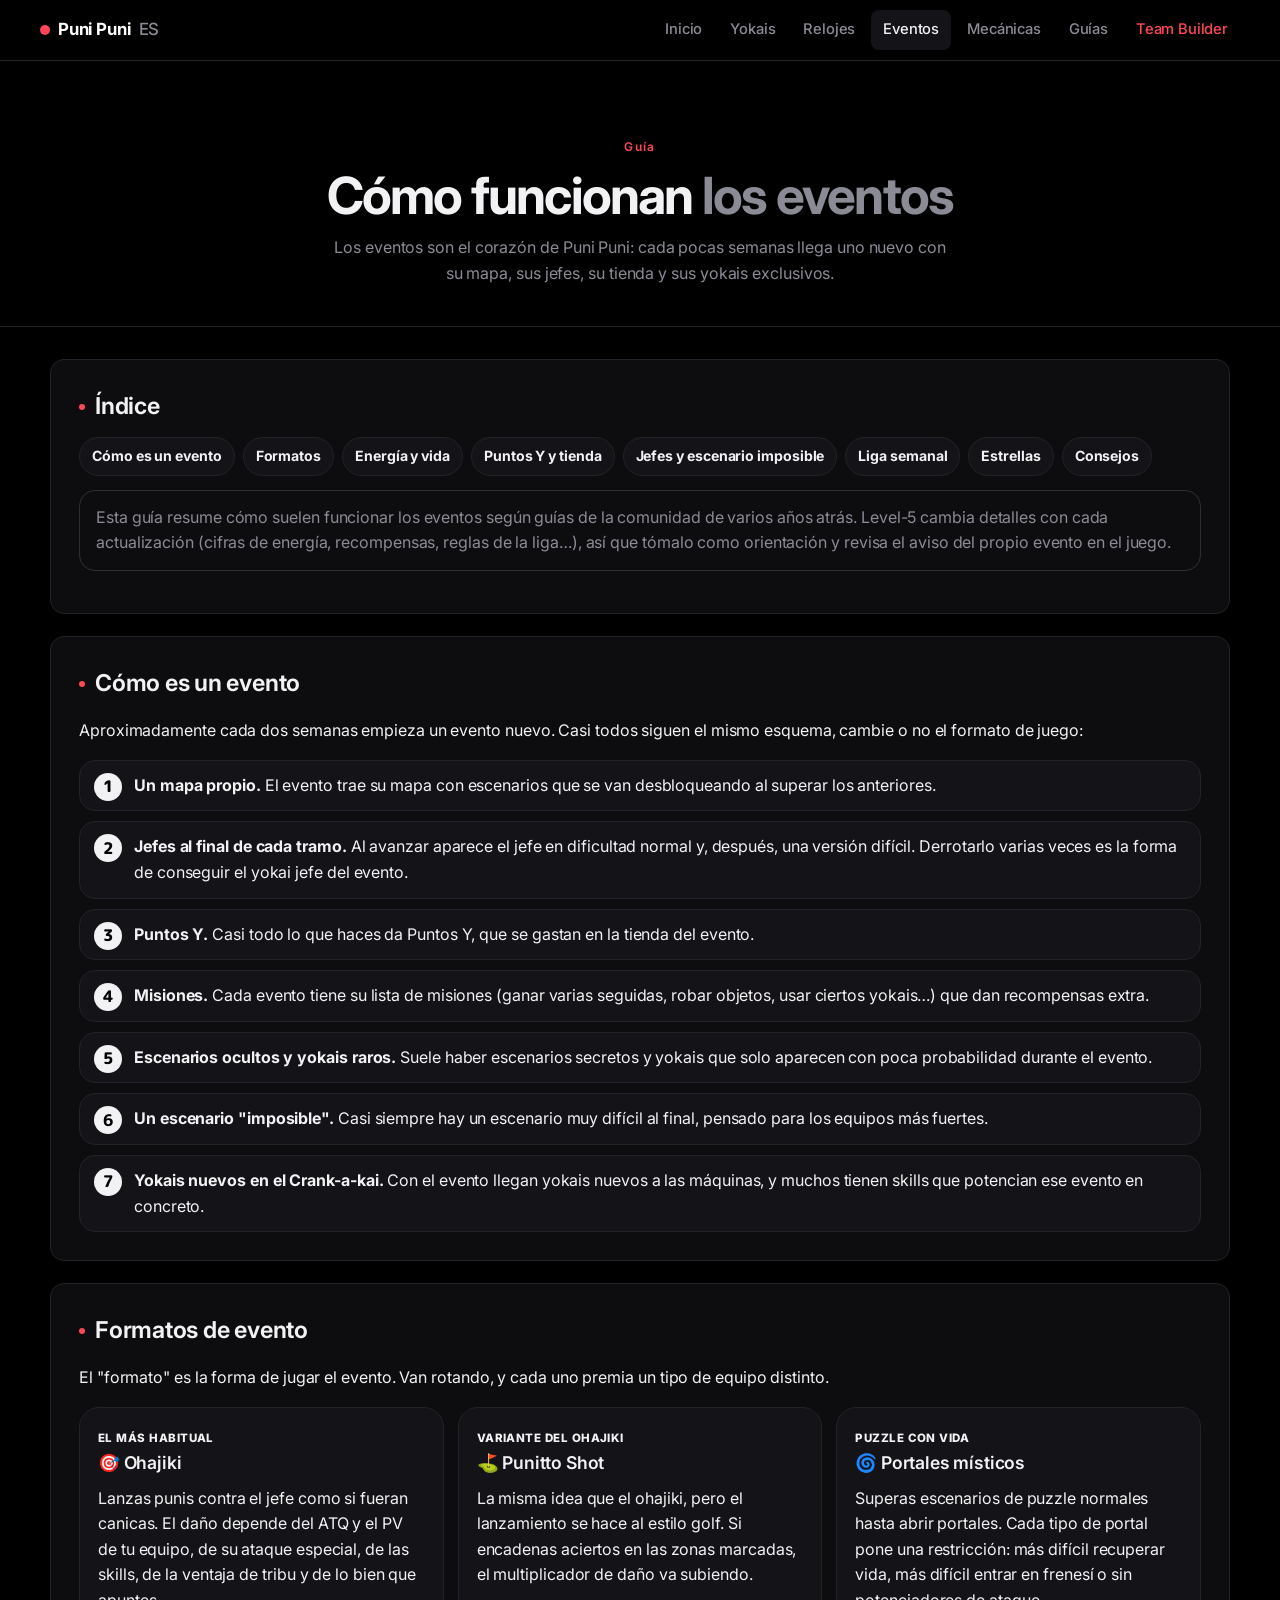
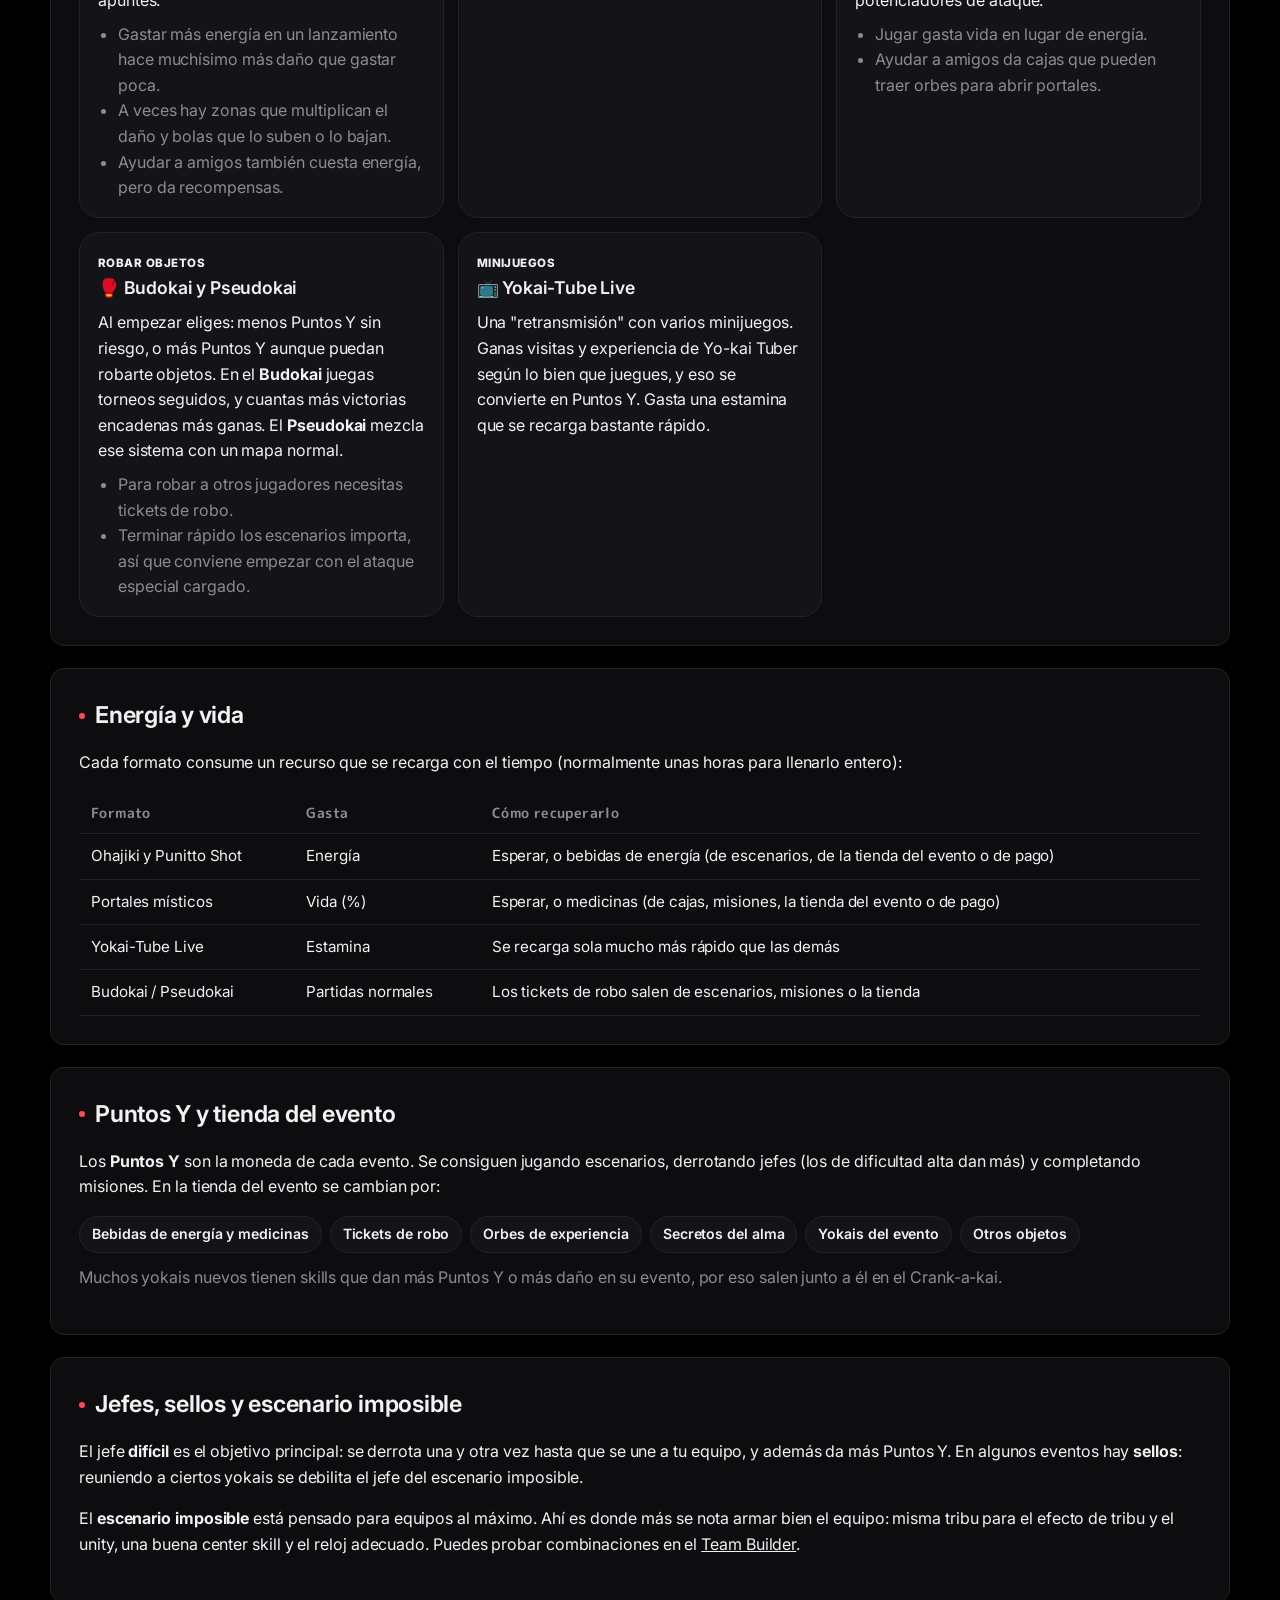
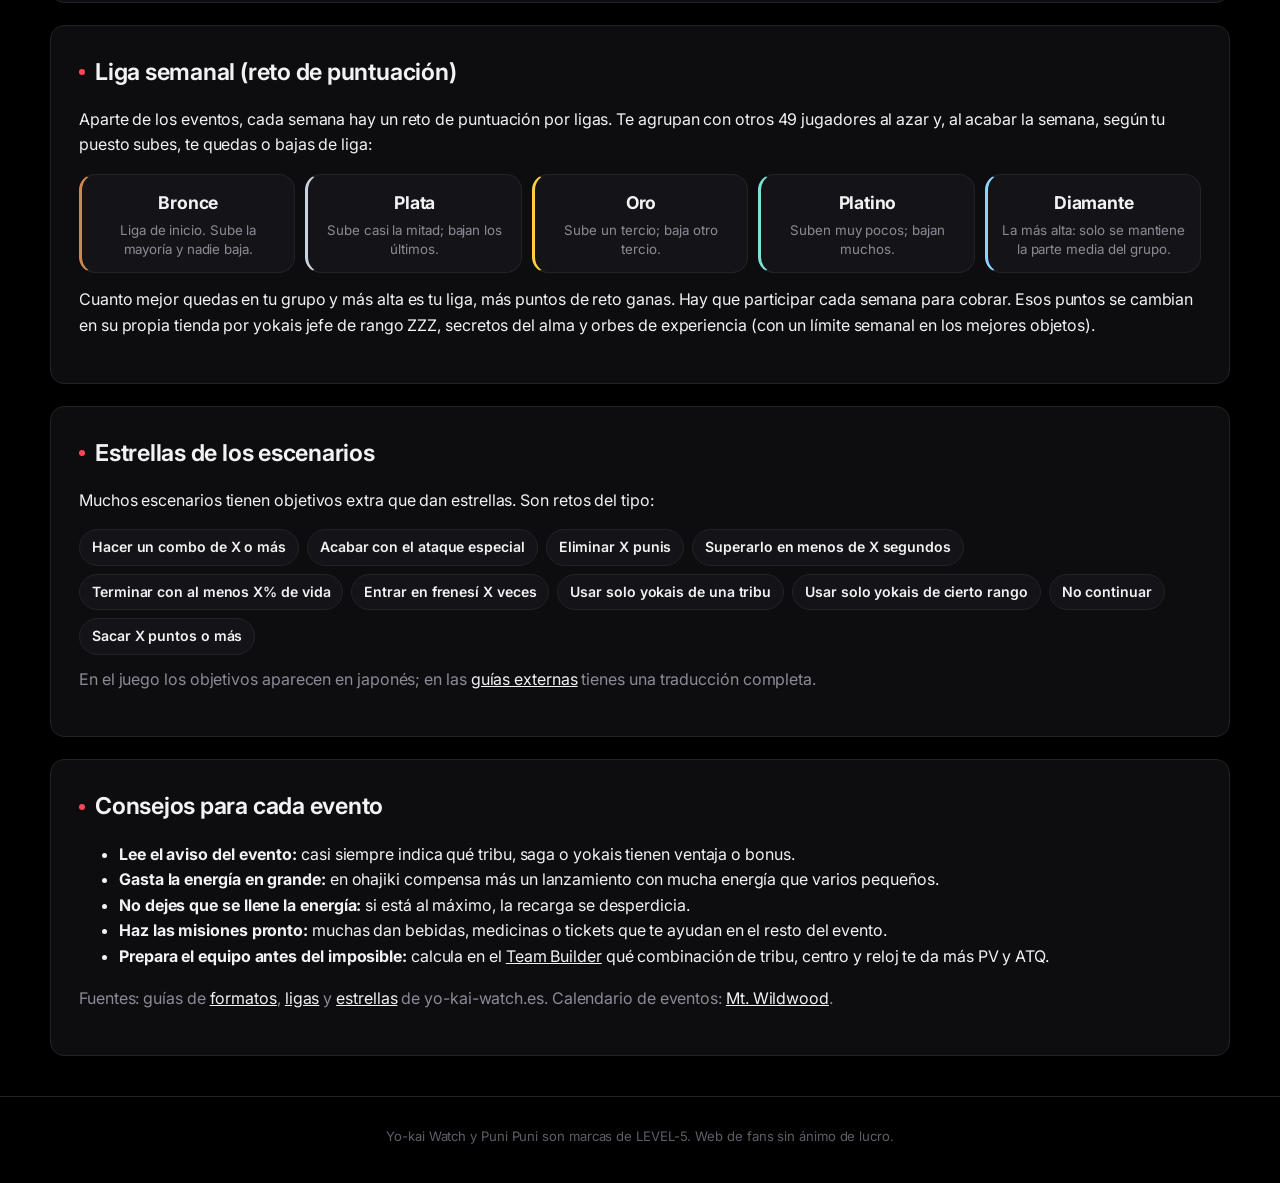
==== eventos.html @ 73e9014e "Web completa de Puni Puni en español con estilo minimalista - Nuevas páginas: inicio, base de datos " ====
<!DOCTYPE html>
<html lang="es">
<head>
  <meta charset="UTF-8" />
  <meta name="viewport" content="width=device-width, initial-scale=1.0" />
  <title>Eventos · Puni Puni ES</title>
  <meta name="description" content="Cómo funcionan los eventos de Yo-kai Watch Puni Puni: formatos, energía, Puntos Y, jefes, liga semanal y estrellas." />
  <link rel="preconnect" href="https://fonts.googleapis.com" />
  <link rel="preconnect" href="https://fonts.gstatic.com" crossorigin />
  <link href="https://fonts.googleapis.com/css2?family=M+PLUS+Rounded+1c:wght@500;700;800&family=Nunito:wght@500;600;700;800&display=swap" rel="stylesheet" />
  <link rel="stylesheet" href="assets/estilo.css" />
  <link rel="stylesheet" href="assets/nav.css" />
  <style>
    section.panel { scroll-margin-top: 80px; }
    .steps { counter-reset: paso; list-style: none; padding: 0; margin: 0; display: grid; gap: 10px; }
    .steps li { counter-increment: paso; position: relative; padding: 12px 14px 12px 54px; border-radius: 16px; background: rgba(255,255,255,.05); border: 1px solid var(--line); }
    .steps li::before { content: counter(paso); position: absolute; left: 14px; top: 12px; width: 28px; height: 28px; border-radius: 50%; display: grid; place-items: center; font-weight: 800; color: #fff; background: var(--accent); font-family: "M PLUS Rounded 1c", sans-serif; }
    .formats { display: grid; grid-template-columns: repeat(auto-fill, minmax(300px, 1fr)); gap: 14px; }
    .format { padding: 16px 18px; border-radius: 20px; background: linear-gradient(160deg, rgba(255,255,255,.08), rgba(255,255,255,.02)); border: 1px solid var(--line); }
    .format h3 { margin: 0 0 4px; display: flex; align-items: center; gap: 8px; }
    .format .tag { font-size: .72rem; font-weight: 800; color: var(--accent-2); letter-spacing: .04em; text-transform: uppercase; }
    .format p { margin: 8px 0 0; }
    .format ul { margin: 8px 0 0; padding-left: 20px; color: var(--muted); }
    .leagues { display: grid; grid-template-columns: repeat(auto-fit, minmax(150px, 1fr)); gap: 10px; }
    .league { padding: 14px; border-radius: 16px; text-align: center; background: rgba(0,0,0,.25); border: 2px solid var(--lc); }
    .league b { display: block; color: var(--lc); font-family: "M PLUS Rounded 1c", sans-serif; font-size: 1.1rem; }
    .league small { color: var(--muted); display: block; line-height: 1.4; margin-top: 4px; }
    .chips { display: flex; flex-wrap: wrap; gap: 8px; }
    .chips span { padding: 6px 12px; border-radius: 999px; background: rgba(255,255,255,.07); border: 1px solid var(--line); font-size: .88rem; font-weight: 600; }
  </style>
  <link href="https://fonts.googleapis.com/css2?family=Inter:wght@400;500;600;650;700&display=swap" rel="stylesheet" />
  <link rel="stylesheet" href="assets/minimal.css" />
</head>
<body>
  <nav class="site-nav">
    <a class="brand" href="index.html"><i class="brand-dot"></i>Puni Puni <span>ES</span></a>
    <button class="nav-toggle" type="button" aria-label="Menú">☰</button>
    <div class="nav-links">
      <a href="index.html">Inicio</a>
      <a href="yokais.html">Yokais</a>
      <a href="relojes.html">Relojes</a>
      <a href="eventos.html">Eventos</a>
      <a href="mecanicas.html">Mecánicas</a>
      <a href="guias.html">Guías</a>
      <a class="nav-cta" href="team-builder.html">Team Builder</a>
    </div>
  </nav>

  <header class="page-hero">
    <div class="kicker">Guía</div>
    <h1>Cómo funcionan <span>los eventos</span></h1>
    <p>Los eventos son el corazón de Puni Puni: cada pocas semanas llega uno nuevo con su mapa, sus jefes, su tienda y sus yokais exclusivos.</p>
    <svg viewBox="0 0 1440 80" preserveAspectRatio="none" aria-hidden="true"><path d="M0,40 C240,80 480,0 720,32 C960,64 1200,16 1440,40 L1440,80 L0,80 Z"/></svg>
  </header>

  <main class="wrap">
    <section class="panel">
      <h2>Índice</h2>
      <div class="toc">
        <a href="#ciclo">Cómo es un evento</a><a href="#formatos">Formatos</a><a href="#recursos">Energía y vida</a>
        <a href="#puntos">Puntos Y y tienda</a><a href="#jefes">Jefes y escenario imposible</a><a href="#liga">Liga semanal</a>
        <a href="#estrellas">Estrellas</a><a href="#consejos">Consejos</a>
      </div>
      <div class="callout warn">Esta guía resume cómo suelen funcionar los eventos según guías de la comunidad de varios años atrás. Level-5 cambia detalles con cada actualización (cifras de energía, recompensas, reglas de la liga…), así que tómalo como orientación y revisa el aviso del propio evento en el juego.</div>
    </section>

    <section class="panel" id="ciclo">
      <h2>Cómo es un evento</h2>
      <p>Aproximadamente cada dos semanas empieza un evento nuevo. Casi todos siguen el mismo esquema, cambie o no el formato de juego:</p>
      <ol class="steps">
        <li><b>Un mapa propio.</b> El evento trae su mapa con escenarios que se van desbloqueando al superar los anteriores.</li>
        <li><b>Jefes al final de cada tramo.</b> Al avanzar aparece el jefe en dificultad normal y, después, una versión difícil. Derrotarlo varias veces es la forma de conseguir el yokai jefe del evento.</li>
        <li><b>Puntos Y.</b> Casi todo lo que haces da Puntos Y, que se gastan en la tienda del evento.</li>
        <li><b>Misiones.</b> Cada evento tiene su lista de misiones (ganar varias seguidas, robar objetos, usar ciertos yokais…) que dan recompensas extra.</li>
        <li><b>Escenarios ocultos y yokais raros.</b> Suele haber escenarios secretos y yokais que solo aparecen con poca probabilidad durante el evento.</li>
        <li><b>Un escenario "imposible".</b> Casi siempre hay un escenario muy difícil al final, pensado para los equipos más fuertes.</li>
        <li><b>Yokais nuevos en el Crank-a-kai.</b> Con el evento llegan yokais nuevos a las máquinas, y muchos tienen skills que potencian ese evento en concreto.</li>
      </ol>
    </section>

    <section class="panel" id="formatos">
      <h2>Formatos de evento</h2>
      <p>El "formato" es la forma de jugar el evento. Van rotando, y cada uno premia un tipo de equipo distinto.</p>
      <div class="formats">
        <article class="format">
          <span class="tag">El más habitual</span>
          <h3>🎯 Ohajiki</h3>
          <p>Lanzas punis contra el jefe como si fueran canicas. El daño depende del ATQ y el PV de tu equipo, de su ataque especial, de las skills, de la ventaja de tribu y de lo bien que apuntes.</p>
          <ul>
            <li>Gastar más energía en un lanzamiento hace muchísimo más daño que gastar poca.</li>
            <li>A veces hay zonas que multiplican el daño y bolas que lo suben o lo bajan.</li>
            <li>Ayudar a amigos también cuesta energía, pero da recompensas.</li>
          </ul>
        </article>
        <article class="format">
          <span class="tag">Variante del ohajiki</span>
          <h3>⛳ Punitto Shot</h3>
          <p>La misma idea que el ohajiki, pero el lanzamiento se hace al estilo golf. Si encadenas aciertos en las zonas marcadas, el multiplicador de daño va subiendo.</p>
        </article>
        <article class="format">
          <span class="tag">Puzzle con vida</span>
          <h3>🌀 Portales místicos</h3>
          <p>Superas escenarios de puzzle normales hasta abrir portales. Cada tipo de portal pone una restricción: más difícil recuperar vida, más difícil entrar en frenesí o sin potenciadores de ataque.</p>
          <ul>
            <li>Jugar gasta vida en lugar de energía.</li>
            <li>Ayudar a amigos da cajas que pueden traer orbes para abrir portales.</li>
          </ul>
        </article>
        <article class="format">
          <span class="tag">Robar objetos</span>
          <h3>🥊 Budokai y Pseudokai</h3>
          <p>Al empezar eliges: menos Puntos Y sin riesgo, o más Puntos Y aunque puedan robarte objetos. En el <b>Budokai</b> juegas torneos seguidos, y cuantas más victorias encadenas más ganas. El <b>Pseudokai</b> mezcla ese sistema con un mapa normal.</p>
          <ul>
            <li>Para robar a otros jugadores necesitas tickets de robo.</li>
            <li>Terminar rápido los escenarios importa, así que conviene empezar con el ataque especial cargado.</li>
          </ul>
        </article>
        <article class="format">
          <span class="tag">Minijuegos</span>
          <h3>📺 Yokai-Tube Live</h3>
          <p>Una "retransmisión" con varios minijuegos. Ganas visitas y experiencia de Yo-kai Tuber según lo bien que juegues, y eso se convierte en Puntos Y. Gasta una estamina que se recarga bastante rápido.</p>
        </article>
      </div>
    </section>

    <section class="panel" id="recursos">
      <h2>Energía y vida</h2>
      <p>Cada formato consume un recurso que se recarga con el tiempo (normalmente unas horas para llenarlo entero):</p>
      <div class="table-wrap"><table class="nice">
        <tr><th>Formato</th><th>Gasta</th><th>Cómo recuperarlo</th></tr>
        <tr><td>Ohajiki y Punitto Shot</td><td>Energía</td><td>Esperar, o bebidas de energía (de escenarios, de la tienda del evento o de pago)</td></tr>
        <tr><td>Portales místicos</td><td>Vida (%)</td><td>Esperar, o medicinas (de cajas, misiones, la tienda del evento o de pago)</td></tr>
        <tr><td>Yokai-Tube Live</td><td>Estamina</td><td>Se recarga sola mucho más rápido que las demás</td></tr>
        <tr><td>Budokai / Pseudokai</td><td>Partidas normales</td><td>Los tickets de robo salen de escenarios, misiones o la tienda</td></tr>
      </table></div>
    </section>

    <section class="panel" id="puntos">
      <h2>Puntos Y y tienda del evento</h2>
      <p>Los <b>Puntos Y</b> son la moneda de cada evento. Se consiguen jugando escenarios, derrotando jefes (los de dificultad alta dan más) y completando misiones. En la tienda del evento se cambian por:</p>
      <div class="chips"><span>Bebidas de energía y medicinas</span><span>Tickets de robo</span><span>Orbes de experiencia</span><span>Secretos del alma</span><span>Yokais del evento</span><span>Otros objetos</span></div>
      <p class="muted" style="margin-top:12px">Muchos yokais nuevos tienen skills que dan más Puntos Y o más daño en su evento, por eso salen junto a él en el Crank-a-kai.</p>
    </section>

    <section class="panel" id="jefes">
      <h2>Jefes, sellos y escenario imposible</h2>
      <p>El jefe <b>difícil</b> es el objetivo principal: se derrota una y otra vez hasta que se une a tu equipo, y además da más Puntos Y. En algunos eventos hay <b>sellos</b>: reuniendo a ciertos yokais se debilita el jefe del escenario imposible.</p>
      <p>El <b>escenario imposible</b> está pensado para equipos al máximo. Ahí es donde más se nota armar bien el equipo: misma tribu para el efecto de tribu y el unity, una buena center skill y el reloj adecuado. Puedes probar combinaciones en el <a href="team-builder.html">Team Builder</a>.</p>
    </section>

    <section class="panel" id="liga">
      <h2>Liga semanal (reto de puntuación)</h2>
      <p>Aparte de los eventos, cada semana hay un reto de puntuación por ligas. Te agrupan con otros 49 jugadores al azar y, al acabar la semana, según tu puesto subes, te quedas o bajas de liga:</p>
      <div class="leagues">
        <div class="league" style="--lc:#cd8a4f"><b>Bronce</b><small>Liga de inicio. Sube la mayoría y nadie baja.</small></div>
        <div class="league" style="--lc:#c9d3e0"><b>Plata</b><small>Sube casi la mitad; bajan los últimos.</small></div>
        <div class="league" style="--lc:#ffcf3f"><b>Oro</b><small>Sube un tercio; baja otro tercio.</small></div>
        <div class="league" style="--lc:#7fe0d6"><b>Platino</b><small>Suben muy pocos; bajan muchos.</small></div>
        <div class="league" style="--lc:#8fd3ff"><b>Diamante</b><small>La más alta: solo se mantiene la parte media del grupo.</small></div>
      </div>
      <p style="margin-top:14px">Cuanto mejor quedas en tu grupo y más alta es tu liga, más puntos de reto ganas. Hay que participar cada semana para cobrar. Esos puntos se cambian en su propia tienda por yokais jefe de rango ZZZ, secretos del alma y orbes de experiencia (con un límite semanal en los mejores objetos).</p>
    </section>

    <section class="panel" id="estrellas">
      <h2>Estrellas de los escenarios</h2>
      <p>Muchos escenarios tienen objetivos extra que dan estrellas. Son retos del tipo:</p>
      <div class="chips">
        <span>Hacer un combo de X o más</span><span>Acabar con el ataque especial</span><span>Eliminar X punis</span>
        <span>Superarlo en menos de X segundos</span><span>Terminar con al menos X% de vida</span><span>Entrar en frenesí X veces</span>
        <span>Usar solo yokais de una tribu</span><span>Usar solo yokais de cierto rango</span><span>No continuar</span><span>Sacar X puntos o más</span>
      </div>
      <p class="muted" style="margin-top:12px">En el juego los objetivos aparecen en japonés; en las <a href="guias.html">guías externas</a> tienes una traducción completa.</p>
    </section>

    <section class="panel" id="consejos">
      <h2>Consejos para cada evento</h2>
      <ul>
        <li><b>Lee el aviso del evento:</b> casi siempre indica qué tribu, saga o yokais tienen ventaja o bonus.</li>
        <li><b>Gasta la energía en grande:</b> en ohajiki compensa más un lanzamiento con mucha energía que varios pequeños.</li>
        <li><b>No dejes que se llene la energía:</b> si está al máximo, la recarga se desperdicia.</li>
        <li><b>Haz las misiones pronto:</b> muchas dan bebidas, medicinas o tickets que te ayudan en el resto del evento.</li>
        <li><b>Prepara el equipo antes del imposible:</b> calcula en el <a href="team-builder.html">Team Builder</a> qué combinación de tribu, centro y reloj te da más PV y ATQ.</li>
      </ul>
      <p class="muted">Fuentes: guías de <a href="https://yo-kai-watch.es/secciones/juegos/punipuni/formatos" target="_blank" rel="noopener noreferrer">formatos</a>, <a href="https://yo-kai-watch.es/secciones/juegos/punipuni/ligas" target="_blank" rel="noopener noreferrer">ligas</a> y <a href="https://yo-kai-watch.es/secciones/juegos/punipuni/estrellas" target="_blank" rel="noopener noreferrer">estrellas</a> de yo-kai-watch.es. Calendario de eventos: <a href="https://mtwildwood.net/es/puni/events" target="_blank" rel="noopener noreferrer">Mt. Wildwood</a>.</p>
    </section>
  </main>

  <footer class="site-footer">
    <p>Yo-kai Watch y Puni Puni son marcas de LEVEL-5. Web de fans sin ánimo de lucro.</p>
  </footer>

  <script src="assets/comun.js"></script>
</body>
</html>
---- assets/estilo.css ----
/* Tema Yo-kai Watch para las páginas de contenido */
:root {
  --bg: #170f33;
  --panel: rgba(32, 22, 72, .82);
  --panel-2: #2a1d5c;
  --line: rgba(160, 140, 255, .22);
  --text: #fbf8ff;
  --muted: #b9b0dc;
  --accent: #e8344e;
  --accent-2: #4fd6ff;
  --gold: #ffcf3f;
  --good: #6ef0b2;
  --radius: 22px;
  --t-brave: #ff5a5f;  --t-mysterious: #ffd23f; --t-tough: #ff9a3c;
  --t-charming: #ff7ac6; --t-heartful: #5fe08a; --t-shady: #6c8cff;
  --t-eerie: #b66dff;  --t-slippery: #3fd5e8;  --t-enma: #e0b13a;
}
* { box-sizing: border-box; }
html { scroll-behavior: smooth; }
body {
  margin: 0; min-height: 100vh; color: var(--text);
  font-family: "Nunito", system-ui, sans-serif; line-height: 1.6;
  background: #170f33;
}
body::before {
  content: ""; position: fixed; inset: -600px 0 0 -600px; z-index: -2; pointer-events: none;
  background: url("../fondo-punis.webp") 0 0 / 520px 520px repeat; opacity: .75;
  animation: drift 90s linear infinite;
}
body::after {
  content: ""; position: fixed; inset: 0; z-index: -1; pointer-events: none;
  background:
    radial-gradient(1200px 600px at 10% -10%, rgba(232,52,78,.22), transparent 60%),
    radial-gradient(900px 500px at 100% 0%, rgba(79,214,255,.14), transparent 60%),
    linear-gradient(90deg, rgba(23,15,51,.35) 0%, rgba(23,15,51,.6) 11%, rgba(23,15,51,.95) 22%, rgba(23,15,51,.95) 78%, rgba(23,15,51,.6) 89%, rgba(23,15,51,.35) 100%);
}
@keyframes drift { to { transform: translate(520px, 520px); } }
@keyframes float { from { transform: translateY(0) rotate(-4deg); } to { transform: translateY(-16px) rotate(4deg); } }
@media (prefers-reduced-motion: reduce) { body::before, .hero-puni { animation: none; } }

h1, h2, h3, button, .pill { font-family: "M PLUS Rounded 1c", "Nunito", sans-serif; }
a { color: var(--accent-2); }
img { max-width: 100%; }

/* Cabecera de página */
.page-hero {
  position: relative; overflow: hidden; isolation: isolate; text-align: center;
  padding: 54px 20px 76px;
  background: radial-gradient(ellipse at 50% 120%, rgba(232,52,78,.45), transparent 55%), linear-gradient(180deg, #2b1670 0%, #3b1d86 45%, #5a2aa0 100%);
}
.page-hero.big { padding: 74px 20px 96px; }
.page-hero .hero-punis { position: absolute; inset: 0; z-index: -1; pointer-events: none; }
.hero-puni { position: absolute; width: var(--s, 70px); opacity: .9; filter: drop-shadow(0 8px 14px rgba(0,0,0,.35)); animation: float var(--d, 7s) ease-in-out var(--delay, 0s) infinite alternate; }
.page-hero .kicker {
  display: inline-block; margin-bottom: 12px; padding: 5px 14px; border-radius: 999px;
  font-weight: 800; letter-spacing: .08em; font-size: .82rem; color: #fff; background: var(--accent);
  box-shadow: 0 0 0 3px rgba(255,255,255,.18), 0 6px 18px rgba(232,52,78,.45);
}
.page-hero h1 { margin: 0; font-size: clamp(2rem, 5.5vw, 3.6rem); font-weight: 800; line-height: 1.08; text-shadow: 0 4px 0 #2a1366, 0 10px 30px rgba(0,0,0,.45); }
.page-hero h1 span { display: inline-block; background: linear-gradient(90deg, var(--gold), #ff8a3d 50%, var(--accent)); -webkit-background-clip: text; background-clip: text; color: transparent; text-shadow: none; }
.page-hero p { margin: 12px auto 0; max-width: 620px; color: #e4dcff; font-weight: 600; }
.page-hero svg { position: absolute; left: 0; right: 0; bottom: -1px; width: 100%; height: 56px; fill: #1d1342; }

/* Contenido */
.wrap { width: min(1180px, calc(100% - 32px)); margin: -26px auto 0; position: relative; z-index: 1; }
.panel {
  background: var(--panel); border: 1px solid var(--line); border-radius: var(--radius);
  box-shadow: 0 20px 50px rgba(5,0,30,.45), inset 0 1px 0 rgba(255,255,255,.06);
  padding: clamp(16px, 3vw, 28px); margin-bottom: 22px;
}
.panel h2 { margin: 0 0 12px; font-size: 1.45rem; display: flex; align-items: center; gap: 10px; }
.panel h2::before { content: ""; width: 14px; height: 14px; border-radius: 50%; flex: 0 0 auto; background: radial-gradient(circle at 35% 35%, #ff8a9a, var(--accent)); box-shadow: 0 0 0 3px rgba(232,52,78,.25); }
.panel h3 { margin: 20px 0 8px; font-size: 1.1rem; color: var(--gold); }
.muted { color: var(--muted); }
.lead { font-size: 1.05rem; color: #e4dcff; }

.btn {
  display: inline-flex; align-items: center; gap: 8px; text-decoration: none; cursor: pointer;
  border: 0; border-radius: 999px; padding: 11px 20px; color: #fff; font-weight: 800;
  background: linear-gradient(180deg, #ff5a6e, var(--accent)); box-shadow: 0 4px 0 #a51b30, 0 8px 18px rgba(232,52,78,.35);
  transition: transform .12s ease, box-shadow .12s ease;
}
.btn:active { transform: translateY(3px); box-shadow: 0 1px 0 #a51b30; }
.btn.secondary { background: rgba(255,255,255,.1); box-shadow: inset 0 0 0 1px var(--line); }

/* Tarjetas de sección (inicio, guías) */
.cards { display: grid; grid-template-columns: repeat(auto-fill, minmax(230px, 1fr)); gap: 16px; }
.card {
  display: flex; flex-direction: column; gap: 6px; padding: 18px; border-radius: 20px; text-decoration: none; color: var(--text);
  background: linear-gradient(160deg, rgba(255,255,255,.08), rgba(255,255,255,.02)); border: 1px solid var(--line);
  transition: transform .18s ease, border-color .18s ease, box-shadow .18s ease;
}
a.card:hover { transform: translateY(-4px); border-color: var(--gold); box-shadow: 0 14px 30px rgba(0,0,0,.35); }
.card .icon { font-size: 1.8rem; line-height: 1; }
.card .icon img { width: 56px; height: 56px; object-fit: contain; }
.card strong { font-family: "M PLUS Rounded 1c", sans-serif; font-size: 1.08rem; }
.card span { color: var(--muted); font-size: .9rem; }
.card .go { margin-top: auto; color: var(--gold); font-weight: 800; font-size: .85rem; }

/* Cifras */
.stats-row { display: grid; grid-template-columns: repeat(auto-fit, minmax(150px, 1fr)); gap: 12px; }
.stat-box { padding: 16px; border-radius: 18px; text-align: center; background: rgba(14, 8, 40, .55); border: 1px solid var(--line); }
.stat-box b { display: block; font-family: "M PLUS Rounded 1c", sans-serif; font-size: 2rem; color: var(--gold); line-height: 1.1; }
.stat-box span { color: var(--muted); font-size: .85rem; font-weight: 700; }

/* Filtros */
.filters { display: flex; flex-wrap: wrap; gap: 10px; align-items: center; margin-bottom: 16px; }
.filters input, .filters select {
  background: rgba(14, 8, 40, .75); color: var(--text); border: 1px solid var(--line); border-radius: 12px;
  padding: 10px 12px; font: inherit; font-weight: 600; outline: none; min-width: 0;
}
.filters input { flex: 1 1 220px; }
.filters input:focus, .filters select:focus { border-color: var(--accent); box-shadow: 0 0 0 3px rgba(232,52,78,.2); }
.count { color: var(--muted); font-weight: 700; font-size: .9rem; margin-left: auto; }

/* Píldoras de rango y tribu */
.pill { display: inline-block; padding: 2px 9px; border-radius: 999px; font-size: .72rem; font-weight: 800; letter-spacing: .02em; color: #fff; white-space: nowrap; }
.rank-uzpp { background: linear-gradient(90deg, #ffd35a, #ff9d2e); color: #3a2200; }
.rank-uzp { background: linear-gradient(90deg, #c46bff, #ff6bc8); }
.rank-uz { background: linear-gradient(90deg, #3d8bff, #4fd6ff); }
.tribe-pill { color: #1a1030; background: var(--tc, var(--good)); }
[data-tribe="brave"] { --tc: var(--t-brave); } [data-tribe="mysterious"] { --tc: var(--t-mysterious); }
[data-tribe="tough"] { --tc: var(--t-tough); } [data-tribe="charming"] { --tc: var(--t-charming); }
[data-tribe="heartful"] { --tc: var(--t-heartful); } [data-tribe="shady"] { --tc: var(--t-shady); }
[data-tribe="eerie"] { --tc: var(--t-eerie); } [data-tribe="slippery"] { --tc: var(--t-slippery); }
[data-tribe="enma"] { --tc: var(--t-enma); }

/* Tablas */
.table-wrap { overflow-x: auto; }
table.nice { width: 100%; border-collapse: collapse; font-size: .95rem; }
table.nice th, table.nice td { padding: 10px 12px; text-align: left; border-bottom: 1px solid var(--line); }
table.nice th { color: var(--gold); font-family: "M PLUS Rounded 1c", sans-serif; font-size: .85rem; letter-spacing: .03em; }
.callout { padding: 14px 16px; border-radius: 16px; background: rgba(79,214,255,.1); border: 1px solid rgba(79,214,255,.3); margin: 14px 0; }
.callout.warn { background: rgba(255,207,63,.1); border-color: rgba(255,207,63,.35); }
code.f { font-family: ui-monospace, monospace; background: rgba(0,0,0,.3); padding: 2px 6px; border-radius: 6px; color: #ffe59a; }

.toc { display: flex; flex-wrap: wrap; gap: 8px; }
.toc a { text-decoration: none; color: var(--text); font-weight: 700; font-size: .88rem; padding: 7px 12px; border-radius: 999px; background: rgba(255,255,255,.07); border: 1px solid var(--line); }
.toc a:hover { border-color: var(--gold); color: var(--gold); }

@media (max-width: 600px) {
  .page-hero { padding: 40px 16px 66px; }
  .count { margin-left: 0; width: 100%; }
}
---- assets/nav.css ----
/* Menú común y pie de página (lo usan todas las páginas, también el team builder) */
.site-nav {
  position: sticky; top: 0; z-index: 100;
  display: flex; align-items: center; gap: 18px;
  padding: 10px clamp(16px, 4vw, 40px);
  background: rgba(22, 13, 52, .88);
  backdrop-filter: blur(12px);
  border-bottom: 1px solid rgba(160, 140, 255, .22);
  font-family: "M PLUS Rounded 1c", "Nunito", sans-serif;
}
.site-nav .brand {
  display: flex; align-items: center; gap: 8px;
  color: #fff; text-decoration: none; font-weight: 800; font-size: 1.05rem; white-space: nowrap;
}
.site-nav .brand-dot {
  width: 22px; height: 22px; border-radius: 50%;
  background: radial-gradient(circle at 35% 35%, #ff8a9a, #e8344e);
  box-shadow: 0 0 0 3px rgba(232,52,78,.3);
}
.site-nav .brand span { color: #ffcf3f; }
.site-nav .nav-links { display: flex; gap: 4px; margin-left: auto; flex-wrap: wrap; }
.site-nav .nav-links a {
  color: #d9d2ff; text-decoration: none; font-weight: 700; font-size: .92rem;
  padding: 8px 12px; border-radius: 999px; transition: background .15s ease, color .15s ease;
}
.site-nav .nav-links a:hover { background: rgba(255,255,255,.08); color: #fff; }
.site-nav .nav-links a[aria-current="page"] { background: #e8344e; color: #fff; box-shadow: 0 3px 0 #a51b30; }
.site-nav .nav-links a.nav-cta { color: #ffcf3f; }
.site-nav .nav-links a.nav-cta[aria-current="page"] { color: #fff; }
.site-nav .nav-toggle {
  display: none; margin-left: auto; padding: 8px 12px; border-radius: 12px;
  background: rgba(255,255,255,.08); color: #fff; border: 0; font-size: 1.1rem; box-shadow: none;
}
@media (max-width: 760px) {
  .site-nav { flex-wrap: wrap; }
  .site-nav .nav-toggle { display: block; }
  .site-nav .nav-links { display: none; width: 100%; flex-direction: column; margin-left: 0; }
  .site-nav.open .nav-links { display: flex; }
  .site-nav .nav-links a { padding: 10px 14px; }
}

.site-footer {
  margin-top: 40px; padding: 26px 20px 34px; text-align: center;
  color: #a99fd0; font-size: .82rem; line-height: 1.7;
  border-top: 1px solid rgba(160, 140, 255, .15);
}
.site-footer a { color: #fff; font-weight: 700; text-decoration: none; border-bottom: 1px dotted rgba(255,255,255,.4); }
.site-footer a:hover { color: #ffcf3f; border-color: #ffcf3f; }
.site-footer p { margin: 2px 0; }
---- assets/minimal.css ----
/* ===== Tema minimalista negro (se carga el último en todas las páginas) ===== */
:root {
  --bg: #000;
  --panel: #0d0d0f;
  --panel-2: #141418;
  --line: #222228;
  --line-2: #2e2e36;
  --text: #f2f2f4;
  --muted: #8b8b96;
  --accent: #ff4757;
  --accent-2: #f2f2f4;
  --gold: #f2f2f4;
  --good: #f2f2f4;
  --radius: 14px;
}

html, body { background: #000 !important; }
body {
  font-family: "Inter", system-ui, -apple-system, "Segoe UI", sans-serif !important;
  color: var(--text);
  letter-spacing: -0.005em;
}
body::before, body::after { content: none !important; display: none !important; }

h1, h2, h3, button, .pill, .rank-pill, .rank-badge, .center-badge, .panel-title,
.summary-card strong, .mini-stats-box strong, .mini-cell-stats, .stat-box b, .card strong,
.watch b, .format h3, .league b, .tribe b, .site-nav, .site-nav .brand {
  font-family: "Inter", system-ui, sans-serif !important;
  letter-spacing: -0.01em;
}

/* ---------- Menú ---------- */
.site-nav {
  background: rgba(0, 0, 0, .85) !important;
  border-bottom: 1px solid var(--line) !important;
  backdrop-filter: blur(10px);
}
.site-nav .brand { font-weight: 700 !important; }
.site-nav .brand-dot { width: 10px !important; height: 10px !important; background: var(--accent) !important; box-shadow: none !important; }
.site-nav .brand span { color: var(--muted) !important; font-weight: 500; }
.site-nav .nav-links a { color: var(--muted) !important; font-weight: 500 !important; border-radius: 8px !important; }
.site-nav .nav-links a:hover { color: var(--text) !important; background: transparent !important; }
.site-nav .nav-links a[aria-current="page"] { color: var(--text) !important; background: var(--panel-2) !important; box-shadow: none !important; }
.site-nav .nav-links a.nav-cta { color: var(--accent) !important; }
.site-nav .nav-toggle { background: var(--panel-2) !important; }

/* ---------- Cabeceras ---------- */
.hero, .page-hero {
  background: #000 !important;
  padding: 72px 20px 40px !important;
  border-bottom: 1px solid var(--line);
}
.page-hero.big { padding: 96px 20px 56px !important; }
.hero-stars, .hero-moon, .hero-punis, .hero-wave, .page-hero svg, .page-hero .hero-punis { display: none !important; }
.hero h1, .page-hero h1 {
  text-shadow: none !important; font-weight: 700 !important; color: var(--text) !important;
  font-size: clamp(2rem, 5vw, 3.2rem) !important; letter-spacing: -0.035em;
}
.hero h1 span, .page-hero h1 span {
  background: none !important; -webkit-background-clip: initial !important; background-clip: initial !important;
  color: var(--muted) !important; filter: none !important; display: inline !important;
}
.hero p, .page-hero p { color: var(--muted) !important; font-weight: 400 !important; }
.hero-kicker, .page-hero .kicker {
  background: transparent !important; box-shadow: none !important; color: var(--accent) !important;
  padding: 0 !important; letter-spacing: .12em !important; font-size: .75rem !important; font-weight: 600 !important;
}
.hero-domain { color: #55555e !important; }

/* ---------- Paneles ---------- */
main, .wrap { margin-top: 32px !important; }
.panel {
  background: var(--panel) !important;
  border: 1px solid var(--line) !important;
  border-radius: var(--radius) !important;
  box-shadow: none !important;
  backdrop-filter: none !important;
}
.panel h2, .panel-title { font-weight: 650 !important; }
.panel h2::before, .panel-title::before { width: 6px !important; height: 6px !important; background: var(--accent) !important; box-shadow: none !important; }
.panel h3 { color: var(--text) !important; font-weight: 600; }
.lead { color: var(--text) !important; }
a { color: var(--text); }

/* ---------- Botones ---------- */
button, .btn {
  background: var(--text) !important; color: #000 !important;
  box-shadow: none !important; border-radius: 10px !important; font-weight: 600 !important;
}
button:hover, .btn:hover { filter: none !important; background: #d6d6dc !important; }
button:active, .btn:active { transform: none !important; }
/* Botones que en realidad son tarjetas: texto claro, fondo de tarjeta */
.yk, .watch-option, .site-nav .nav-toggle, .sheet .close { color: var(--text) !important; }
.yk, .watch-option { background: var(--panel-2) !important; border-radius: 12px !important; font-weight: inherit !important; }
.sheet .close, .site-nav .nav-toggle { background: var(--panel-2) !important; }
.yk:hover, .watch-option:hover { background: #1a1a20 !important; }
.btn.secondary { background: transparent !important; color: var(--text) !important; box-shadow: inset 0 0 0 1px var(--line-2) !important; }
.btn.secondary:hover { background: var(--panel-2) !important; }
.saved-team-item .delete-team-btn, .mini-remove { background: var(--panel-2) !important; color: var(--text) !important; border: 1px solid var(--line-2) !important; }

/* ---------- Campos ---------- */
select, input, .filters input, .filters select, .save-team-row input, .level-input {
  background: #000 !important; border: 1px solid var(--line-2) !important; color: var(--text) !important; border-radius: 10px !important;
}
select:focus, input:focus { border-color: var(--text) !important; box-shadow: none !important; }

/* ---------- Píldoras de rango y tribu ---------- */
.rank-uzpp, .rank-uzp, .rank-uz { background: transparent !important; box-shadow: inset 0 0 0 1px var(--line-2) !important; }
.rank-uzpp { color: #f5c542 !important; }
.rank-uzp { color: #c78bff !important; }
.rank-uz { color: #6fb6ff !important; }
.tribe-pill, .tribe-tag, .mini-unity {
  background: transparent !important; color: var(--tc, var(--text)) !important;
  box-shadow: inset 0 0 0 1px color-mix(in srgb, var(--tc, #fff) 45%, transparent) !important;
}
.mini-unity.mini-off, .mini-unity-none { color: var(--muted) !important; box-shadow: inset 0 0 0 1px var(--line-2) !important; opacity: 1 !important; }

/* ---------- Tarjetas (colección, base de datos, secciones) ---------- */
.created-drag-card, .yk, .card, .watch, .format, .tribe, .stat-box, .league, .newest a, .watch-option, .steps li, .skill, .toc a, .chips span {
  background: var(--panel-2) !important;
  box-shadow: none !important;
  border: 1px solid var(--line) !important;
}
.created-drag-card:hover, .yk:hover, .yk:focus-visible, a.card:hover, .watch:hover, .newest a:hover, .watch-option:hover {
  transform: none !important; border-color: var(--line-2) !important; background: #1a1a20 !important; box-shadow: none !important;
}
.created-drag-card:hover img, .yk:hover img { transform: none !important; }
.created-drag-card, .yk { border-top: 2px solid color-mix(in srgb, var(--tc, #fff) 70%, transparent) !important; }
.card .go, .card .src { color: var(--muted) !important; }
.stat-box b { color: var(--text) !important; font-weight: 700 !important; }
.flag { background: transparent !important; color: var(--muted) !important; box-shadow: inset 0 0 0 1px var(--line-2); }
.tribe b { color: var(--tc) !important; }
.league b { color: var(--text) !important; }
.league { border-left: 3px solid var(--lc) !important; }
.steps li::before { background: var(--text) !important; color: #000 !important; }
.callout, .callout.warn { background: transparent !important; border: 1px solid var(--line-2) !important; color: var(--muted); }
code.f { background: var(--panel-2) !important; color: var(--text) !important; }
table.nice th { color: var(--muted) !important; font-weight: 600; }
table.nice th, table.nice td { border-color: var(--line) !important; }

/* ---------- Team builder ---------- */
.slot {
  background: var(--panel-2) !important;
  border: 1px solid var(--line) !important;
  border-top: 2px solid color-mix(in srgb, var(--tc, #fff) 70%, transparent) !important;
  border-radius: 12px !important; box-shadow: none !important;
}
.slot:hover { transform: none !important; box-shadow: none !important; }
.slot .portrait { background: transparent !important; }
.slot-center { border-color: var(--line-2) !important; box-shadow: inset 0 0 0 1px #f5c542 !important; }
.center-badge { background: transparent !important; color: #f5c542 !important; box-shadow: inset 0 0 0 1px #f5c54266; }
.rank-badge { background: transparent !important; }
.level-fixed { color: var(--muted) !important; }
.summary-card, .summary-card:nth-child(2) {
  background: var(--panel-2) !important; border: 1px solid var(--line) !important; border-radius: 12px !important;
}
.summary-icon { opacity: .6; }
.summary-card strong { font-weight: 700 !important; }
.center-skill-text { color: #f5c542 !important; }
.unity-text.unity-active { color: var(--text) !important; }
.tribe-unity-chip { background: transparent !important; border: 1px solid var(--line-2) !important; color: var(--tc, var(--text)) !important; }
.tribe-unity-chip.tribe-unity-active .tribe-unity-value { background: transparent !important; color: var(--tc) !important; padding: 0 !important; }
.watch-option.selected { background: var(--panel-2) !important; border-color: var(--text) !important; box-shadow: none !important; }
.watch-option .watch-pct { color: var(--muted) !important; }
.saved-team-item { background: var(--panel-2) !important; border-color: var(--line) !important; }

/* Barra rápida del equipo */
.mini-team {
  background: rgba(10, 10, 12, .95) !important;
  border: 1px solid var(--line-2) !important;
  box-shadow: 0 10px 30px rgba(0,0,0,.6) !important;
  border-radius: 16px !important;
}
.mini-slot { background: var(--panel-2) !important; box-shadow: inset 0 0 0 1px color-mix(in srgb, var(--tc, #fff) 55%, transparent) !important; }
.mini-empty { background: transparent !important; box-shadow: none !important; border-color: var(--line-2) !important; }
.mini-center { box-shadow: inset 0 0 0 1.5px #f5c542 !important; }
.mini-cell-stats .hp { color: #ff8a95 !important; }
.mini-cell-stats .atk { color: #8fc8ff !important; }

/* Ficha de yokai */
.sheet { background: #0d0d0f !important; border-color: var(--line-2) !important; box-shadow: 0 30px 80px rgba(0,0,0,.8) !important; }
dialog::backdrop { background: rgba(0,0,0,.8) !important; }

/* Pie */
.site-footer, .credits { border-color: var(--line) !important; color: #5e5e68 !important; }
.site-footer a, .credits a { color: var(--muted) !important; border-color: var(--line-2) !important; }
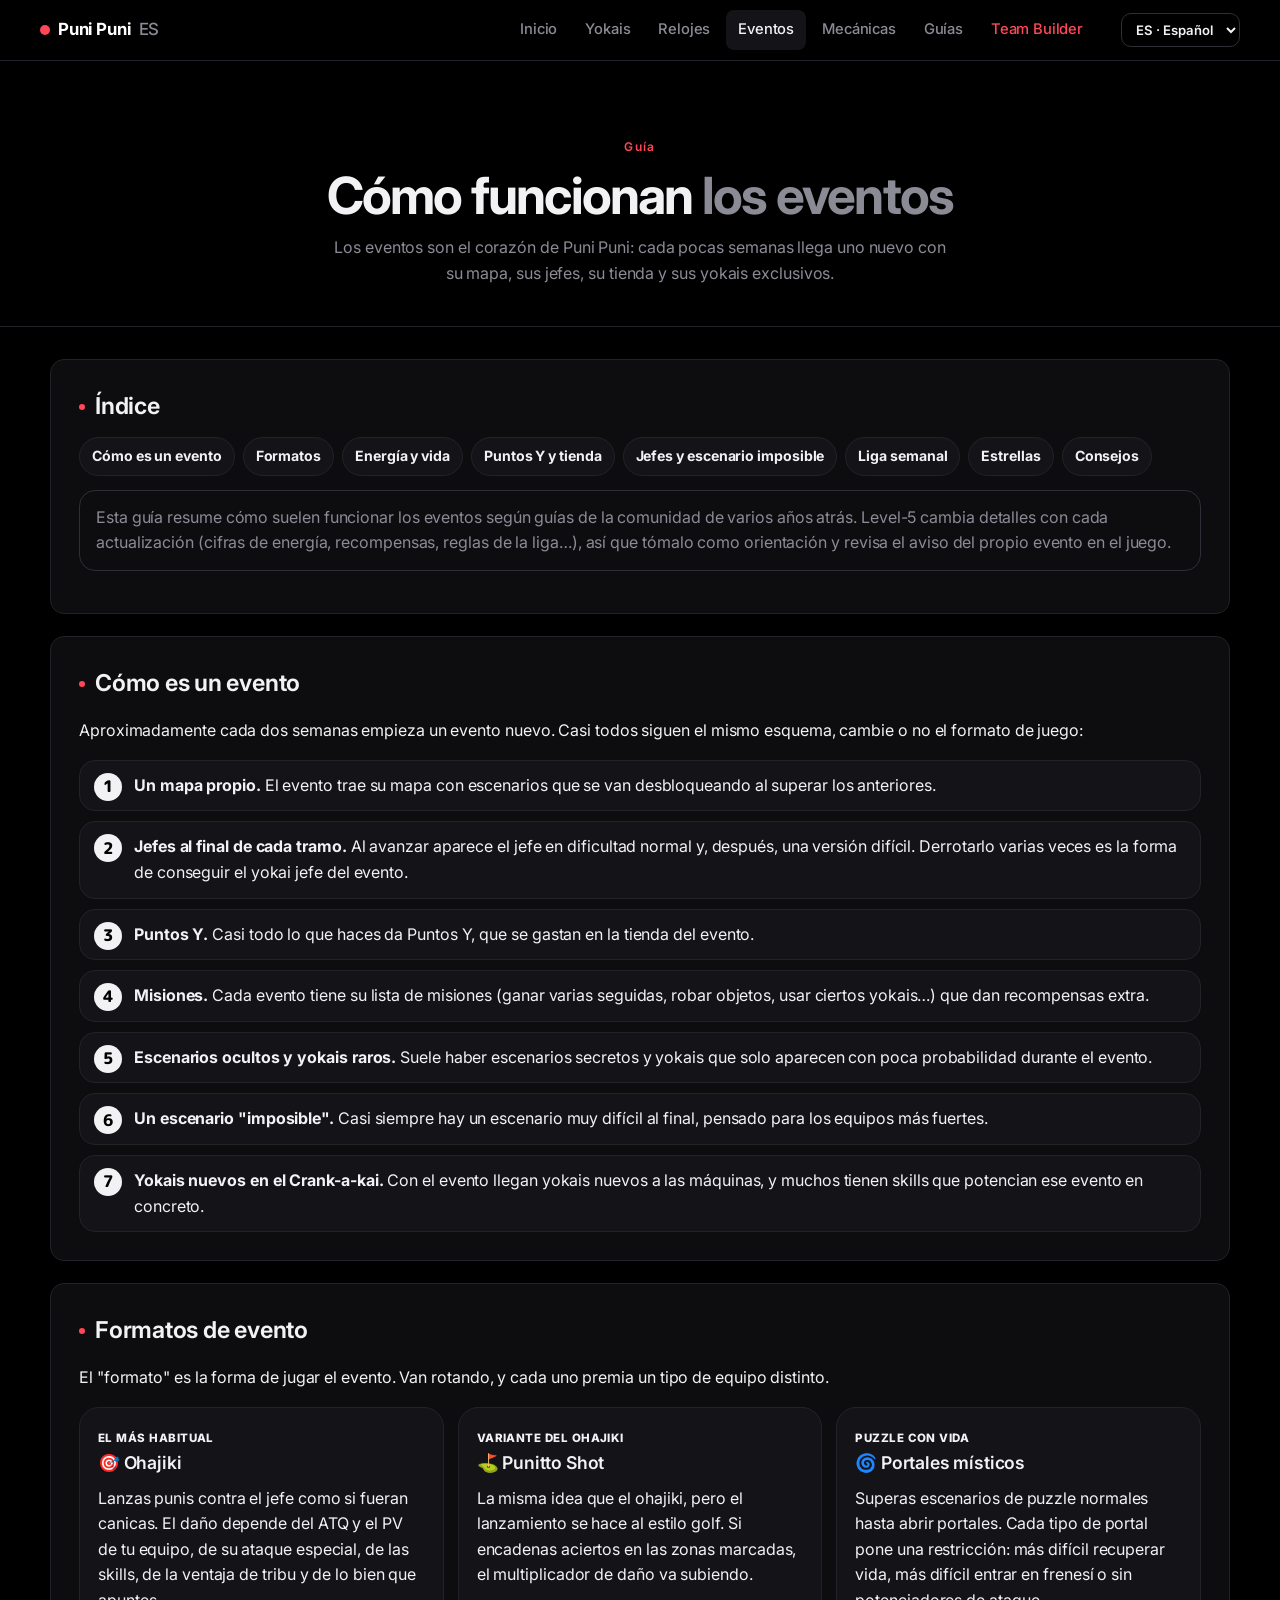
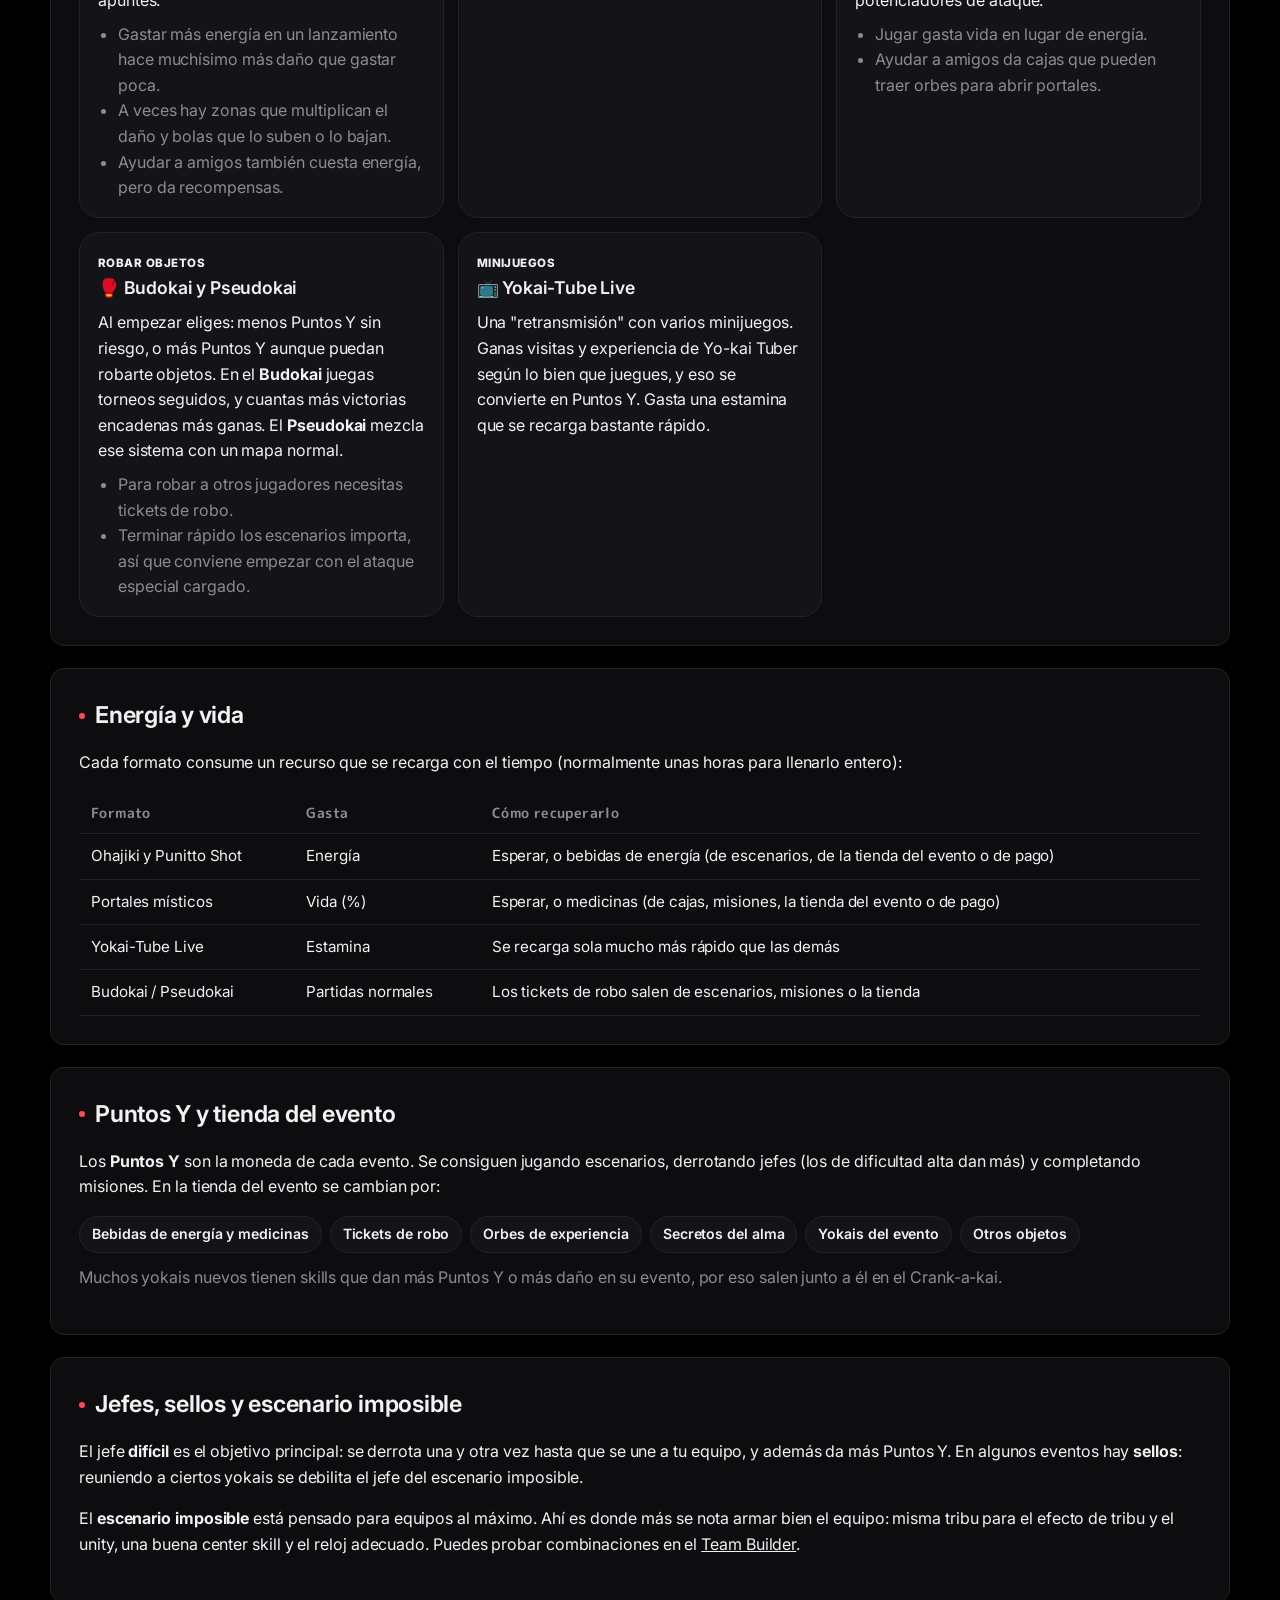
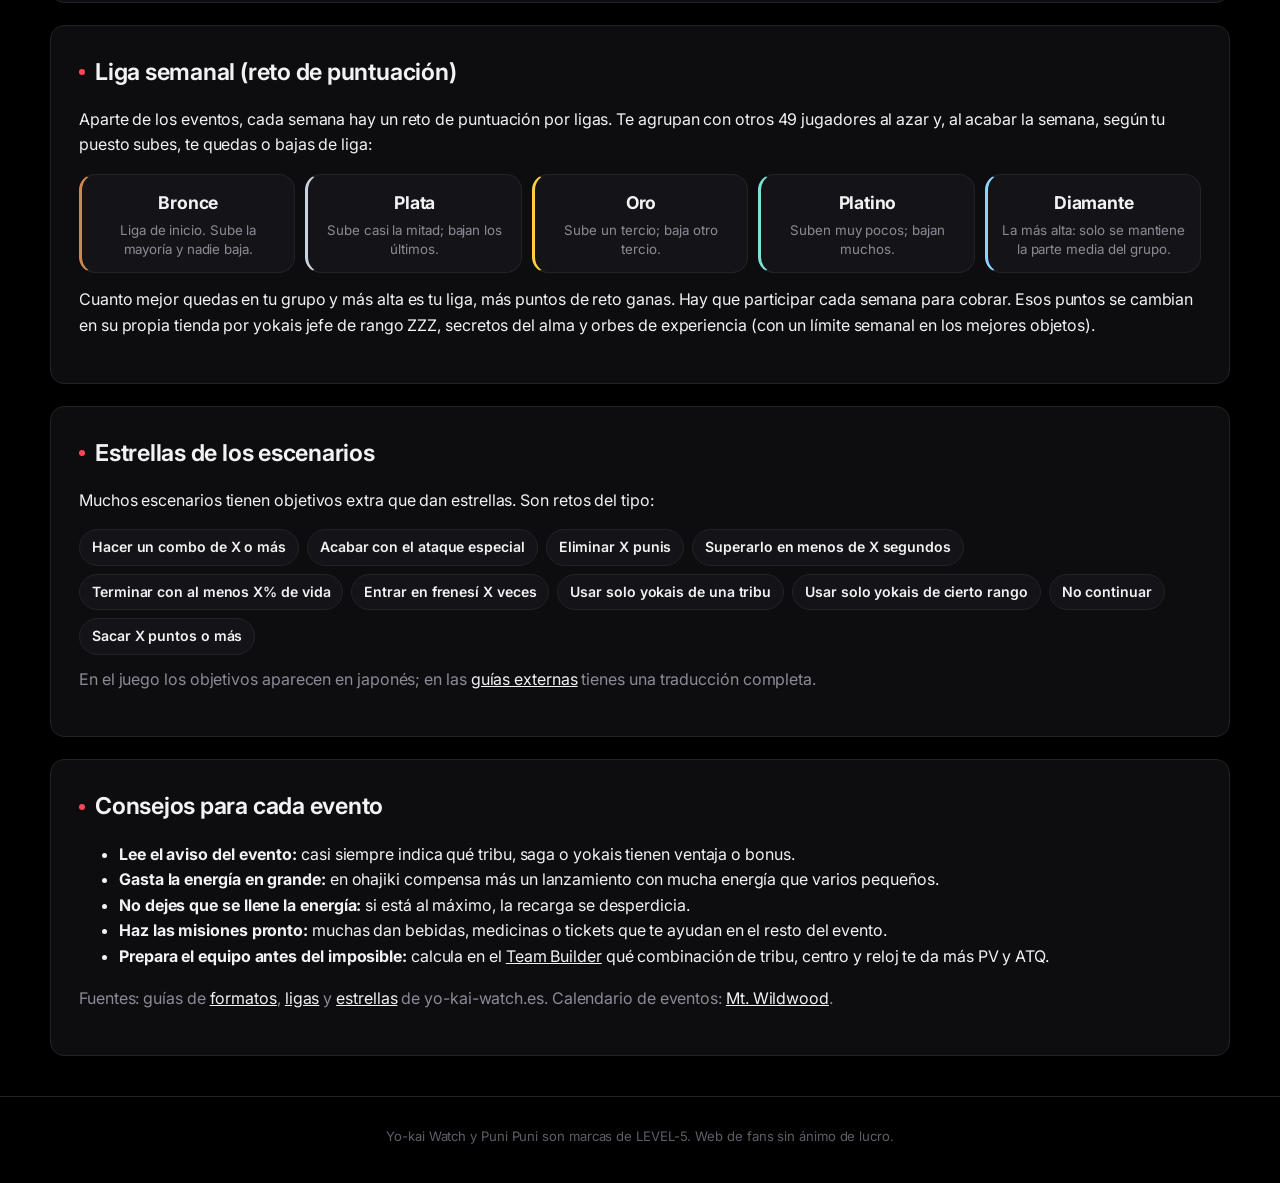
==== commit 85929ac8: "Web en español, inglés y japonés - Selector de idioma en el menú (ES por defecto, EN y JA); se recue" ====
--- a/eventos.html
+++ b/eventos.html
@@ -2,6 +2,7 @@
 <html lang="es">
 <head>
   <meta charset="UTF-8" />
+  <script src="assets/i18n.js"></script>
   <meta name="viewport" content="width=device-width, initial-scale=1.0" />
   <title>Eventos · Puni Puni ES</title>
   <meta name="description" content="Cómo funcionan los eventos de Yo-kai Watch Puni Puni: formatos, energía, Puntos Y, jefes, liga semanal y estrellas." />
@@ -34,26 +35,38 @@
 <body>
   <nav class="site-nav">
     <a class="brand" href="index.html"><i class="brand-dot"></i>Puni Puni <span>ES</span></a>
-    <button class="nav-toggle" type="button" aria-label="Menú">☰</button>
+    <button class="nav-toggle" type="button" aria-label="Menú" data-i18n-aria="nav.menu">☰</button>
     <div class="nav-links">
-      <a href="index.html">Inicio</a>
-      <a href="yokais.html">Yokais</a>
-      <a href="relojes.html">Relojes</a>
-      <a href="eventos.html">Eventos</a>
-      <a href="mecanicas.html">Mecánicas</a>
-      <a href="guias.html">Guías</a>
-      <a class="nav-cta" href="team-builder.html">Team Builder</a>
+      <a href="index.html" data-i18n="nav.home">Inicio</a>
+      <a href="yokais.html" data-i18n="nav.yokai">Yokais</a>
+      <a href="relojes.html" data-i18n="nav.watches">Relojes</a>
+      <a href="eventos.html" data-i18n="nav.events">Eventos</a>
+      <a href="mecanicas.html" data-i18n="nav.mechanics">Mecánicas</a>
+      <a href="guias.html" data-i18n="nav.guides">Guías</a>
+      <a class="nav-cta" href="team-builder.html" data-i18n="nav.builder">Team Builder</a>
     </div>
   </nav>
 
   <header class="page-hero">
+    <div data-l="es">
     <div class="kicker">Guía</div>
     <h1>Cómo funcionan <span>los eventos</span></h1>
     <p>Los eventos son el corazón de Puni Puni: cada pocas semanas llega uno nuevo con su mapa, sus jefes, su tienda y sus yokais exclusivos.</p>
-    <svg viewBox="0 0 1440 80" preserveAspectRatio="none" aria-hidden="true"><path d="M0,40 C240,80 480,0 720,32 C960,64 1200,16 1440,40 L1440,80 L0,80 Z"/></svg>
+    </div>
+    <div data-l="en">
+      <div class="kicker">Guide</div>
+      <h1>How events <span>work</span></h1>
+      <p>Events are the heart of Puni Puni: every few weeks a new one arrives with its own map, bosses, shop and exclusive yo-kai.</p>
+    </div>
+    <div data-l="ja">
+      <div class="kicker">解説</div>
+      <h1>イベントの<span>仕組み</span></h1>
+      <p>イベントはぷにぷにの中心。数週間ごとに、専用マップ・ボス・ショップ・限定妖怪とともに新しいイベントが始まります。</p>
+    </div>
   </header>
 
   <main class="wrap">
+    <div data-l="es">
     <section class="panel">
       <h2>Índice</h2>
       <div class="toc">
@@ -183,10 +196,214 @@
       </ul>
       <p class="muted">Fuentes: guías de <a href="https://yo-kai-watch.es/secciones/juegos/punipuni/formatos" target="_blank" rel="noopener noreferrer">formatos</a>, <a href="https://yo-kai-watch.es/secciones/juegos/punipuni/ligas" target="_blank" rel="noopener noreferrer">ligas</a> y <a href="https://yo-kai-watch.es/secciones/juegos/punipuni/estrellas" target="_blank" rel="noopener noreferrer">estrellas</a> de yo-kai-watch.es. Calendario de eventos: <a href="https://mtwildwood.net/es/puni/events" target="_blank" rel="noopener noreferrer">Mt. Wildwood</a>.</p>
     </section>
+    </div>
+    <div data-l="en">
+    <section class="panel">
+      <h2>Contents</h2>
+      <div class="toc">
+        <a href="#en-cycle">What an event is like</a><a href="#en-formats">Formats</a><a href="#en-res">Energy and HP</a>
+        <a href="#en-points">Y Points and shop</a><a href="#en-boss">Bosses and impossible stage</a><a href="#en-league">Weekly league</a>
+        <a href="#en-stars">Stars</a><a href="#en-tips">Tips</a>
+      </div>
+      <div class="callout warn">This guide summarizes how events usually work, based on community guides from a few years ago. Level-5 changes details with every update (energy numbers, rewards, league rules…), so take it as a reference and check the in-game event notice.</div>
+    </section>
+
+    <section class="panel" id="en-cycle">
+      <h2>What an event is like</h2>
+      <p>A new event starts roughly every two weeks. Almost all of them follow the same pattern, whatever the format:</p>
+      <ol class="steps">
+        <li><b>Its own map.</b> The event brings a map whose stages unlock as you clear the previous ones.</li>
+        <li><b>Bosses at the end of each section.</b> First the normal-difficulty boss appears, then a hard version. Beating it repeatedly is how you recruit the event boss.</li>
+        <li><b>Y Points.</b> Almost everything you do gives Y Points, which you spend in the event shop.</li>
+        <li><b>Missions.</b> Each event has its mission list (win streaks, stealing items, using certain yo-kai…) with extra rewards.</li>
+        <li><b>Hidden stages and rare yo-kai.</b> There are usually secret stages and yo-kai that only appear with low odds during the event.</li>
+        <li><b>An "impossible" stage.</b> There's almost always a very hard final stage meant for the strongest teams.</li>
+        <li><b>New yo-kai in the Crank-a-kai.</b> New yo-kai arrive in the capsule machines with each event, and many have skills that boost that specific event.</li>
+      </ol>
+    </section>
+
+    <section class="panel" id="en-formats">
+      <h2>Event formats</h2>
+      <p>The "format" is how the event is played. They rotate, and each one rewards a different kind of team.</p>
+      <div class="formats">
+        <article class="format"><span class="tag">The most common</span><h3>🎯 Ohajiki</h3>
+          <p>You flick punis at the boss like marbles. Damage depends on your team's ATK and HP, its special attack, skills, tribe advantage and how well you aim.</p>
+          <ul><li>Spending more energy on one shot does far more damage than spending a little.</li><li>Sometimes there are zones that multiply damage and balls that raise or lower it.</li><li>Helping friends also costs energy, but gives rewards.</li></ul></article>
+        <article class="format"><span class="tag">Ohajiki variant</span><h3>⛳ Punitto Shot</h3>
+          <p>Same idea as ohajiki, but the shot works like golf. Chaining hits in the marked zones keeps raising the damage multiplier.</p></article>
+        <article class="format"><span class="tag">Puzzle with HP</span><h3>🌀 Gates of Whimsy</h3>
+          <p>You clear normal puzzle stages until gates open. Each gate type adds a restriction: harder to recover HP, harder to enter fever, or no attack boosters.</p>
+          <ul><li>Playing costs HP instead of energy.</li><li>Helping friends gives boxes that may contain orbs to open gates.</li></ul></article>
+        <article class="format"><span class="tag">Item stealing</span><h3>🥊 Budokai and Pseudokai</h3>
+          <p>At the start you choose: fewer Y Points with no risk, or more Y Points but your items can be stolen. In <b>Budokai</b> you play tournaments in a row, and longer win streaks earn more. <b>Pseudokai</b> mixes that system with a normal map.</p>
+          <ul><li>Stealing from other players requires steal tickets.</li><li>Clearing stages fast matters, so start with the special attack charged.</li></ul></article>
+        <article class="format"><span class="tag">Mini-games</span><h3>📺 Yo-kai Tube Live</h3>
+          <p>A "live stream" made of several mini-games. You earn views and Yo-kai Tuber experience depending on how well you play, which turn into Y Points. It uses stamina that refills fairly quickly.</p></article>
+      </div>
+    </section>
+
+    <section class="panel" id="en-res">
+      <h2>Energy and HP</h2>
+      <p>Each format uses a resource that refills over time (usually a few hours to fill completely):</p>
+      <div class="table-wrap"><table class="nice">
+        <tr><th>Format</th><th>Uses</th><th>How to recover it</th></tr>
+        <tr><td>Ohajiki and Punitto Shot</td><td>Energy</td><td>Wait, or energy drinks (from stages, the event shop or paid)</td></tr>
+        <tr><td>Gates of Whimsy</td><td>HP (%)</td><td>Wait, or medicine (from boxes, missions, the event shop or paid)</td></tr>
+        <tr><td>Yo-kai Tube Live</td><td>Stamina</td><td>Refills on its own much faster than the others</td></tr>
+        <tr><td>Budokai / Pseudokai</td><td>Normal plays</td><td>Steal tickets come from stages, missions or the shop</td></tr>
+      </table></div>
+    </section>
+
+    <section class="panel" id="en-points">
+      <h2>Y Points and the event shop</h2>
+      <p><b>Y Points</b> are each event's currency. You get them by playing stages, beating bosses (hard ones give more) and completing missions. In the event shop you trade them for:</p>
+      <div class="chips"><span>Energy drinks and medicine</span><span>Steal tickets</span><span>EXP orbs</span><span>Soul secrets</span><span>Event yo-kai</span><span>Other items</span></div>
+      <p class="muted" style="margin-top:12px">Many new yo-kai have skills that give more Y Points or more damage in their event, which is why they come out in the Crank-a-kai alongside it.</p>
+    </section>
+
+    <section class="panel" id="en-boss">
+      <h2>Bosses, seals and the impossible stage</h2>
+      <p>The <b>hard</b> boss is the main goal: you beat it over and over until it joins your team, and it gives more Y Points. Some events have <b>seals</b>: gathering certain yo-kai weakens the impossible stage boss.</p>
+      <p>The <b>impossible stage</b> is meant for maxed-out teams. That's where good team building matters most: same tribe for tribe effect and unity, a good center skill and the right watch. You can test combinations in the <a href="team-builder.html">Team Builder</a>.</p>
+    </section>
+
+    <section class="panel" id="en-league">
+      <h2>Weekly league (score challenge)</h2>
+      <p>Besides events, there's a weekly score challenge with leagues. You're grouped with 49 random players and, at the end of the week, your rank decides whether you move up, stay or move down:</p>
+      <div class="leagues">
+        <div class="league" style="--lc:#cd8a4f"><b>Bronze</b><small>Starting league. Most move up and nobody goes down.</small></div>
+        <div class="league" style="--lc:#c9d3e0"><b>Silver</b><small>Almost half move up; the last ones go down.</small></div>
+        <div class="league" style="--lc:#ffcf3f"><b>Gold</b><small>A third move up; another third go down.</small></div>
+        <div class="league" style="--lc:#7fe0d6"><b>Platinum</b><small>Very few move up; many go down.</small></div>
+        <div class="league" style="--lc:#8fd3ff"><b>Diamond</b><small>The top league: only the middle of the group stays.</small></div>
+      </div>
+      <p style="margin-top:14px">The better you place in your group and the higher your league, the more challenge points you earn. You have to take part every week to get them. Those points are traded in their own shop for ZZZ-rank boss yo-kai, soul secrets and EXP orbs (with a weekly limit on the best items).</p>
+    </section>
+
+    <section class="panel" id="en-stars">
+      <h2>Stage stars</h2>
+      <p>Many stages have extra objectives that give stars. They're challenges like:</p>
+      <div class="chips"><span>Make a combo of X or more</span><span>Finish with the special attack</span><span>Clear X punis</span><span>Clear it in under X seconds</span><span>Finish with at least X% HP</span><span>Enter fever X times</span><span>Use only one tribe</span><span>Use only a certain rank</span><span>Don't continue</span><span>Score X points or more</span></div>
+      <p class="muted" style="margin-top:12px">In the game the objectives are in Japanese; the <a href="guias.html">external guides</a> include a full translation (in Spanish).</p>
+    </section>
+
+    <section class="panel" id="en-tips">
+      <h2>Tips for every event</h2>
+      <ul>
+        <li><b>Read the event notice:</b> it almost always says which tribe, series or yo-kai get an advantage or bonus.</li>
+        <li><b>Spend energy big:</b> in ohajiki one high-energy shot is worth more than several small ones.</li>
+        <li><b>Don't let energy cap:</b> if it's full, the recharge is wasted.</li>
+        <li><b>Do missions early:</b> many give drinks, medicine or tickets that help for the rest of the event.</li>
+        <li><b>Prepare your team before the impossible stage:</b> check in the <a href="team-builder.html">Team Builder</a> which tribe, center and watch combo gives the most HP and ATK.</li>
+      </ul>
+      <p class="muted">Sources: yo-kai-watch.es guides on <a href="https://yo-kai-watch.es/secciones/juegos/punipuni/formatos" target="_blank" rel="noopener noreferrer">formats</a>, <a href="https://yo-kai-watch.es/secciones/juegos/punipuni/ligas" target="_blank" rel="noopener noreferrer">leagues</a> and <a href="https://yo-kai-watch.es/secciones/juegos/punipuni/estrellas" target="_blank" rel="noopener noreferrer">stars</a>. Event calendar: <a href="https://mtwildwood.net/es/puni/events" target="_blank" rel="noopener noreferrer">Mt. Wildwood</a>.</p>
+    </section>
+    </div>
+    <div data-l="ja">
+    <section class="panel">
+      <h2>目次</h2>
+      <div class="toc">
+        <a href="#ja-cycle">イベントの流れ</a><a href="#ja-formats">イベント形式</a><a href="#ja-res">エネルギーと体力</a>
+        <a href="#ja-points">Yポイントとショップ</a><a href="#ja-boss">ボスと極ステージ</a><a href="#ja-league">週間リーグ</a>
+        <a href="#ja-stars">星</a><a href="#ja-tips">コツ</a>
+      </div>
+      <div class="callout warn">このページは数年前のコミュニティ攻略をもとに、イベントの一般的な仕組みをまとめたものです。エネルギー量・報酬・リーグのルールなどはアップデートで変わるので、目安として読み、ゲーム内のお知らせも確認してください。</div>
+    </section>
+
+    <section class="panel" id="ja-cycle">
+      <h2>イベントの流れ</h2>
+      <p>新しいイベントはおよそ2週間ごとに始まります。形式が変わっても、ほとんどは同じ構成です。</p>
+      <ol class="steps">
+        <li><b>専用マップ。</b>ステージをクリアすると次のステージが解放されていきます。</li>
+        <li><b>区切りごとのボス。</b>まず通常難易度のボス、その後に高難易度版が登場。何度も倒すとイベントのボス妖怪が仲間になります。</li>
+        <li><b>Yポイント。</b>ほぼすべての行動でYポイントがもらえ、イベントショップで使えます。</li>
+        <li><b>ミッション。</b>連勝、アイテム奪取、特定の妖怪の使用などのミッションで追加報酬。</li>
+        <li><b>隠しステージとレア妖怪。</b>隠しステージや、イベント中に低確率で出現する妖怪がいることが多いです。</li>
+        <li><b>「極」ステージ。</b>最強クラスのチーム向けの非常に難しいステージがほぼ必ずあります。</li>
+        <li><b>ガシャの新妖怪。</b>イベントに合わせてガシャに新しい妖怪が登場し、その多くがイベントを有利にするスキルを持っています。</li>
+      </ol>
+    </section>
+
+    <section class="panel" id="ja-formats">
+      <h2>イベント形式</h2>
+      <p>「形式」はイベントの遊び方のこと。順番に入れ替わり、形式ごとに向いているチームが違います。</p>
+      <div class="formats">
+        <article class="format"><span class="tag">いちばん多い</span><h3>🎯 おはじき</h3>
+          <p>ぷにをおはじきのようにボスへ弾きます。ダメージはチームのこうげきとHP、ひっさつわざ、スキル、種族相性、狙いの正確さで決まります。</p>
+          <ul><li>1回に多くのエネルギーを使うほど、ダメージは大きく伸びます。</li><li>ダメージ倍率が上がるゾーンや、ダメージを増減させる玉が出ることも。</li><li>フレンドの応援にもエネルギーを使いますが、報酬がもらえます。</li></ul></article>
+        <article class="format"><span class="tag">おはじきの派生</span><h3>⛳ ぷにっとショット</h3>
+          <p>おはじきと同じ仕組みですが、ゴルフのように打ちます。指定ゾーンに連続で当てると倍率が上がっていきます。</p></article>
+        <article class="format"><span class="tag">体力を使うパズル</span><h3>🌀 妖魔界ゲート</h3>
+          <p>通常のパズルステージを進めるとゲートが開きます。ゲートごとに「回復しにくい」「フィーバーに入りにくい」「こうげき系ブースター禁止」などの制限があります。</p>
+          <ul><li>エネルギーではなく体力を消費します。</li><li>フレンドを手伝うと、ゲートを開くオーブ入りの箱がもらえることがあります。</li></ul></article>
+        <article class="format"><span class="tag">アイテム奪取</span><h3>🥊 武道会・疑似武道会</h3>
+          <p>開始時に「Yポイント少なめで安全」か「Yポイント多めだがアイテムを奪われるかも」を選びます。<b>武道会</b>はトーナメント形式で、連勝するほど多くもらえます。<b>疑似武道会</b>はその仕組みを通常マップと組み合わせたものです。</p>
+          <ul><li>他のプレイヤーから奪うには横取りチケットが必要です。</li><li>速くクリアするほど有利なので、ひっさつわざをためた状態で始めましょう。</li></ul></article>
+        <article class="format"><span class="tag">ミニゲーム</span><h3>📺 妖怪チューブ ライブ</h3>
+          <p>複数のミニゲームでできた「生配信」。上手に遊ぶほど再生数と妖怪チューバー経験値が増え、Yポイントになります。スタミナは比較的早く回復します。</p></article>
+      </div>
+    </section>
+
+    <section class="panel" id="ja-res">
+      <h2>エネルギーと体力</h2>
+      <p>形式ごとに消費するものが違い、時間で回復します（満タンまで数時間程度）。</p>
+      <div class="table-wrap"><table class="nice">
+        <tr><th>形式</th><th>消費</th><th>回復方法</th></tr>
+        <tr><td>おはじき・ぷにっとショット</td><td>エネルギー</td><td>時間経過、元気ドリンク（ステージ報酬・ショップ・課金）</td></tr>
+        <tr><td>妖魔界ゲート</td><td>体力（%）</td><td>時間経過、薬（箱・ミッション・ショップ・課金）</td></tr>
+        <tr><td>妖怪チューブ ライブ</td><td>スタミナ</td><td>他より早く自然回復</td></tr>
+        <tr><td>武道会・疑似武道会</td><td>通常プレイ</td><td>横取りチケットはステージ・ミッション・ショップで入手</td></tr>
+      </table></div>
+    </section>
+
+    <section class="panel" id="ja-points">
+      <h2>Yポイントとイベントショップ</h2>
+      <p><b>Yポイント</b>はイベントごとの通貨です。ステージのプレイ、ボス討伐（高難易度ほど多い）、ミッション達成で手に入り、イベントショップで次のものと交換できます。</p>
+      <div class="chips"><span>元気ドリンク・薬</span><span>横取りチケット</span><span>経験値玉</span><span>ひっさつの秘伝書</span><span>イベント妖怪</span><span>その他のアイテム</span></div>
+      <p class="muted" style="margin-top:12px">新しい妖怪の多くは、そのイベントでYポイントやダメージが増えるスキルを持っているため、イベントと同時にガシャに登場します。</p>
+    </section>
+
+    <section class="panel" id="ja-boss">
+      <h2>ボス・封印・極ステージ</h2>
+      <p><b>高難易度</b>のボスがメインの目標です。仲間になるまで何度も倒し、Yポイントも多くもらえます。イベントによっては<b>封印</b>があり、特定の妖怪を集めると極ステージのボスが弱くなります。</p>
+      <p><b>極ステージ</b>は育成しきったチーム向け。種族効果と結束のための種族統一、センタースキル、ウォッチなど、編成の良さが最も効いてきます。組み合わせは<a href="team-builder.html">編成ツール</a>で試せます。</p>
+    </section>
+
+    <section class="panel" id="ja-league">
+      <h2>週間リーグ（スコアアタック）</h2>
+      <p>イベントとは別に、毎週リーグ制のスコアアタックがあります。ランダムな49人と同じグループになり、週末の順位で昇格・残留・降格が決まります。</p>
+      <div class="leagues">
+        <div class="league" style="--lc:#cd8a4f"><b>ブロンズ</b><small>最初のリーグ。多くが昇格し、降格はなし。</small></div>
+        <div class="league" style="--lc:#c9d3e0"><b>シルバー</b><small>半分近くが昇格、下位は降格。</small></div>
+        <div class="league" style="--lc:#ffcf3f"><b>ゴールド</b><small>3分の1が昇格、3分の1が降格。</small></div>
+        <div class="league" style="--lc:#7fe0d6"><b>プラチナ</b><small>昇格はごく少数、降格は多め。</small></div>
+        <div class="league" style="--lc:#8fd3ff"><b>ダイヤモンド</b><small>最上位。グループの中位だけが残留。</small></div>
+      </div>
+      <p style="margin-top:14px">グループ内の順位が高く、リーグが上なほど多くのポイントがもらえます。毎週参加しないともらえません。ポイントは専用ショップでZZZランクのボス妖怪、ひっさつの秘伝書、経験値玉などと交換できます（上位アイテムは週ごとの上限あり）。</p>
+    </section>
+
+    <section class="panel" id="ja-stars">
+      <h2>ステージの星</h2>
+      <p>多くのステージには、星がもらえる追加条件があります。たとえば：</p>
+      <div class="chips"><span>X以上のコンボ</span><span>ひっさつわざでとどめ</span><span>ぷにをX個消す</span><span>X秒以内にクリア</span><span>HPをX%以上残してクリア</span><span>フィーバーにX回入る</span><span>1種族だけで挑む</span><span>特定ランクだけで挑む</span><span>コンティニューなし</span><span>Xpt以上のスコア</span></div>
+    </section>
+
+    <section class="panel" id="ja-tips">
+      <h2>イベント攻略のコツ</h2>
+      <ul>
+        <li><b>お知らせを読む：</b>有利な種族・シリーズ・妖怪がほぼ必ず書かれています。</li>
+        <li><b>エネルギーはまとめて使う：</b>おはじきでは小分けより大量消費の一撃が効率的。</li>
+        <li><b>エネルギーをあふれさせない：</b>満タンのままだと回復分がムダになります。</li>
+        <li><b>ミッションは早めに：</b>ドリンク・薬・チケットなど、その後に役立つ報酬が多いです。</li>
+        <li><b>極ステージ前に編成を準備：</b><a href="team-builder.html">編成ツール</a>で種族・センター・ウォッチの最適な組み合わせを確認しましょう。</li>
+      </ul>
+      <p class="muted">参考：yo-kai-watch.es の<a href="https://yo-kai-watch.es/secciones/juegos/punipuni/formatos" target="_blank" rel="noopener noreferrer">形式</a>・<a href="https://yo-kai-watch.es/secciones/juegos/punipuni/ligas" target="_blank" rel="noopener noreferrer">リーグ</a>・<a href="https://yo-kai-watch.es/secciones/juegos/punipuni/estrellas" target="_blank" rel="noopener noreferrer">星</a>の解説（スペイン語）。イベント一覧：<a href="https://mtwildwood.net/es/puni/events" target="_blank" rel="noopener noreferrer">Mt. Wildwood</a>。</p>
+    </section>
+    </div>
   </main>
 
   <footer class="site-footer">
-    <p>Yo-kai Watch y Puni Puni son marcas de LEVEL-5. Web de fans sin ánimo de lucro.</p>
+    <p data-i18n="footer.brand">Yo-kai Watch y Puni Puni son marcas de LEVEL-5. Web de fans sin ánimo de lucro.</p>
   </footer>
 
   <script src="assets/comun.js"></script>
--- a/assets/nav.css
+++ b/assets/nav.css
@@ -39,6 +39,18 @@
   .site-nav .nav-links a { padding: 10px 14px; }
 }
 
+/* Idiomas: solo se ve el bloque del idioma actual */
+html[data-lang="es"] [data-l]:not([data-l="es"]),
+html[data-lang="en"] [data-l]:not([data-l="en"]),
+html[data-lang="ja"] [data-l]:not([data-l="ja"]) { display: none !important; }
+.site-nav .lang-switch {
+  width: auto !important; flex: 0 0 auto;
+  margin-left: 8px; padding: 7px 10px; border-radius: 8px; font: inherit; font-size: .82rem; font-weight: 600;
+  background: #000; color: #f2f2f4; border: 1px solid #2e2e36; cursor: pointer;
+}
+@media (max-width: 760px) { .site-nav .lang-switch { margin-left: auto; } .site-nav .nav-toggle { margin-left: 8px; } }
+html[lang="ja"] body { font-family: "Inter", "Noto Sans JP", "Hiragino Sans", "Yu Gothic", system-ui, sans-serif !important; }
+
 .site-footer {
   margin-top: 40px; padding: 26px 20px 34px; text-align: center;
   color: #a99fd0; font-size: .82rem; line-height: 1.7;
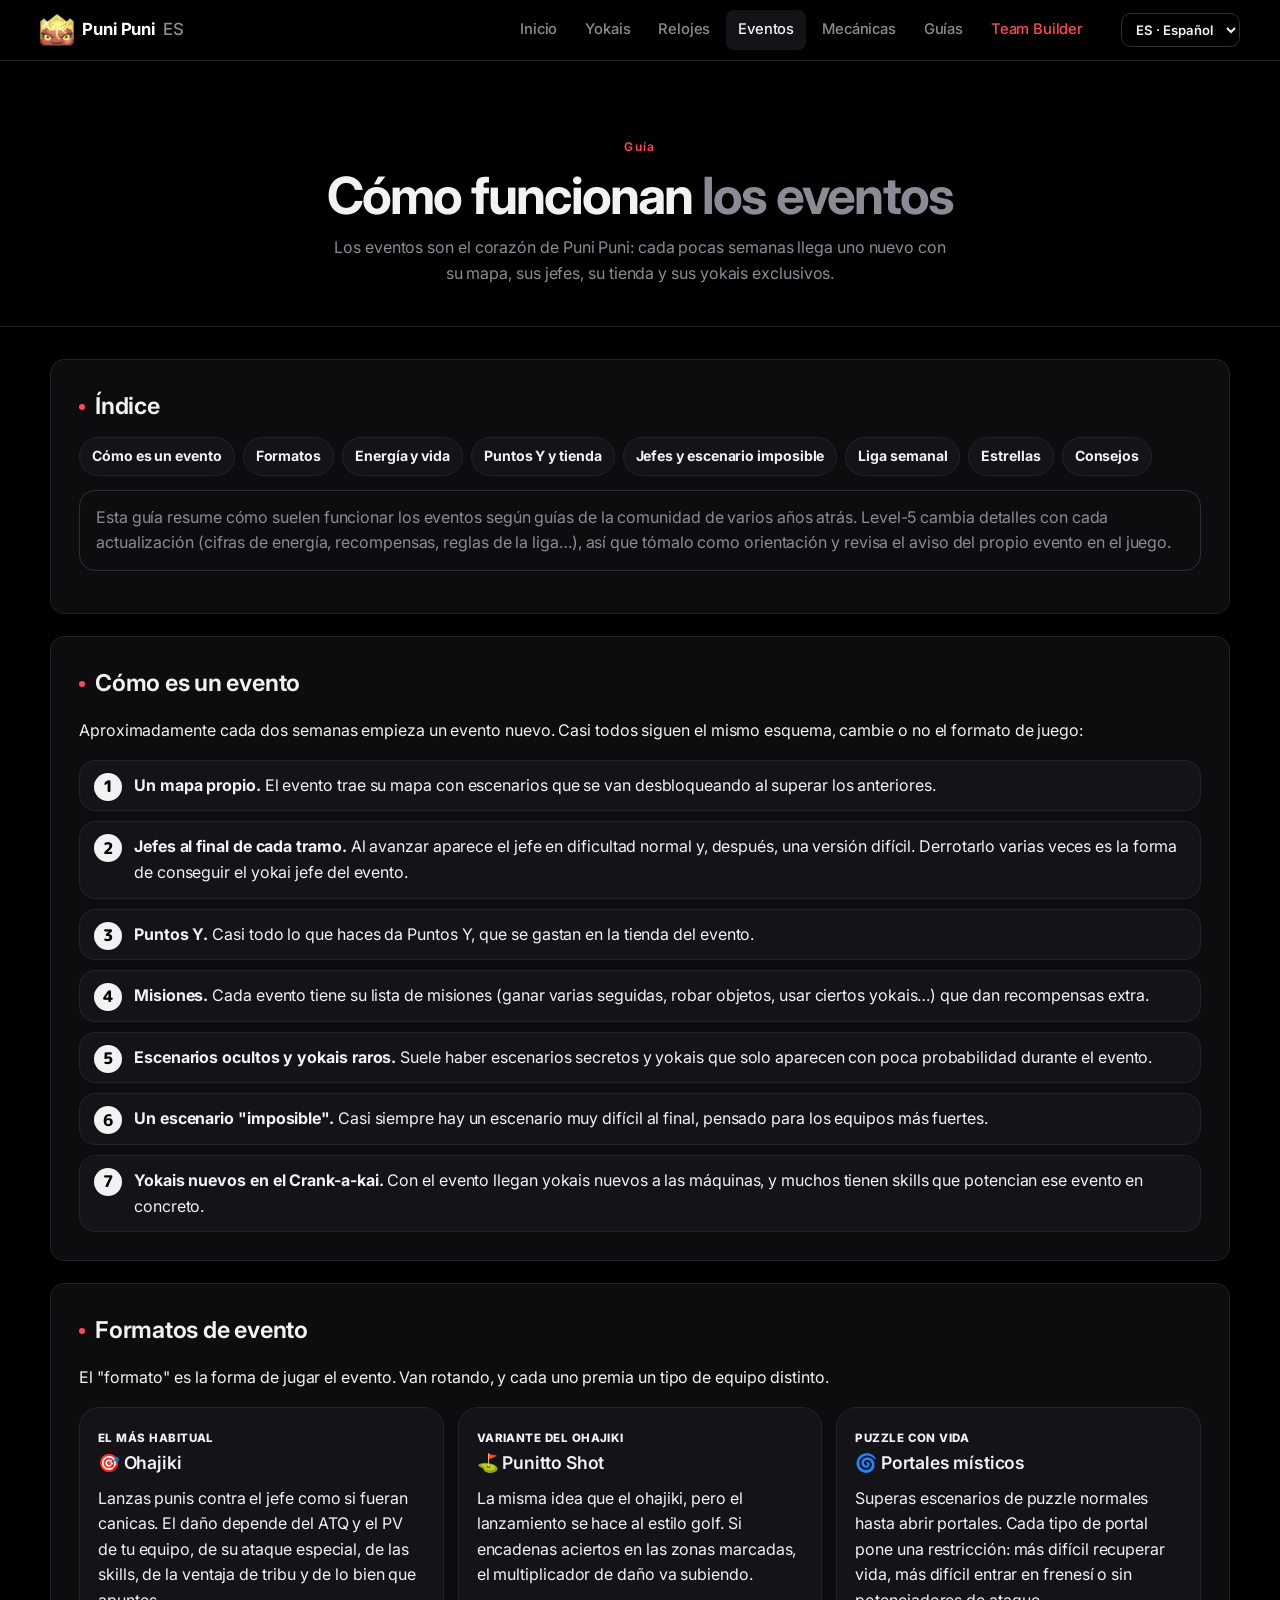
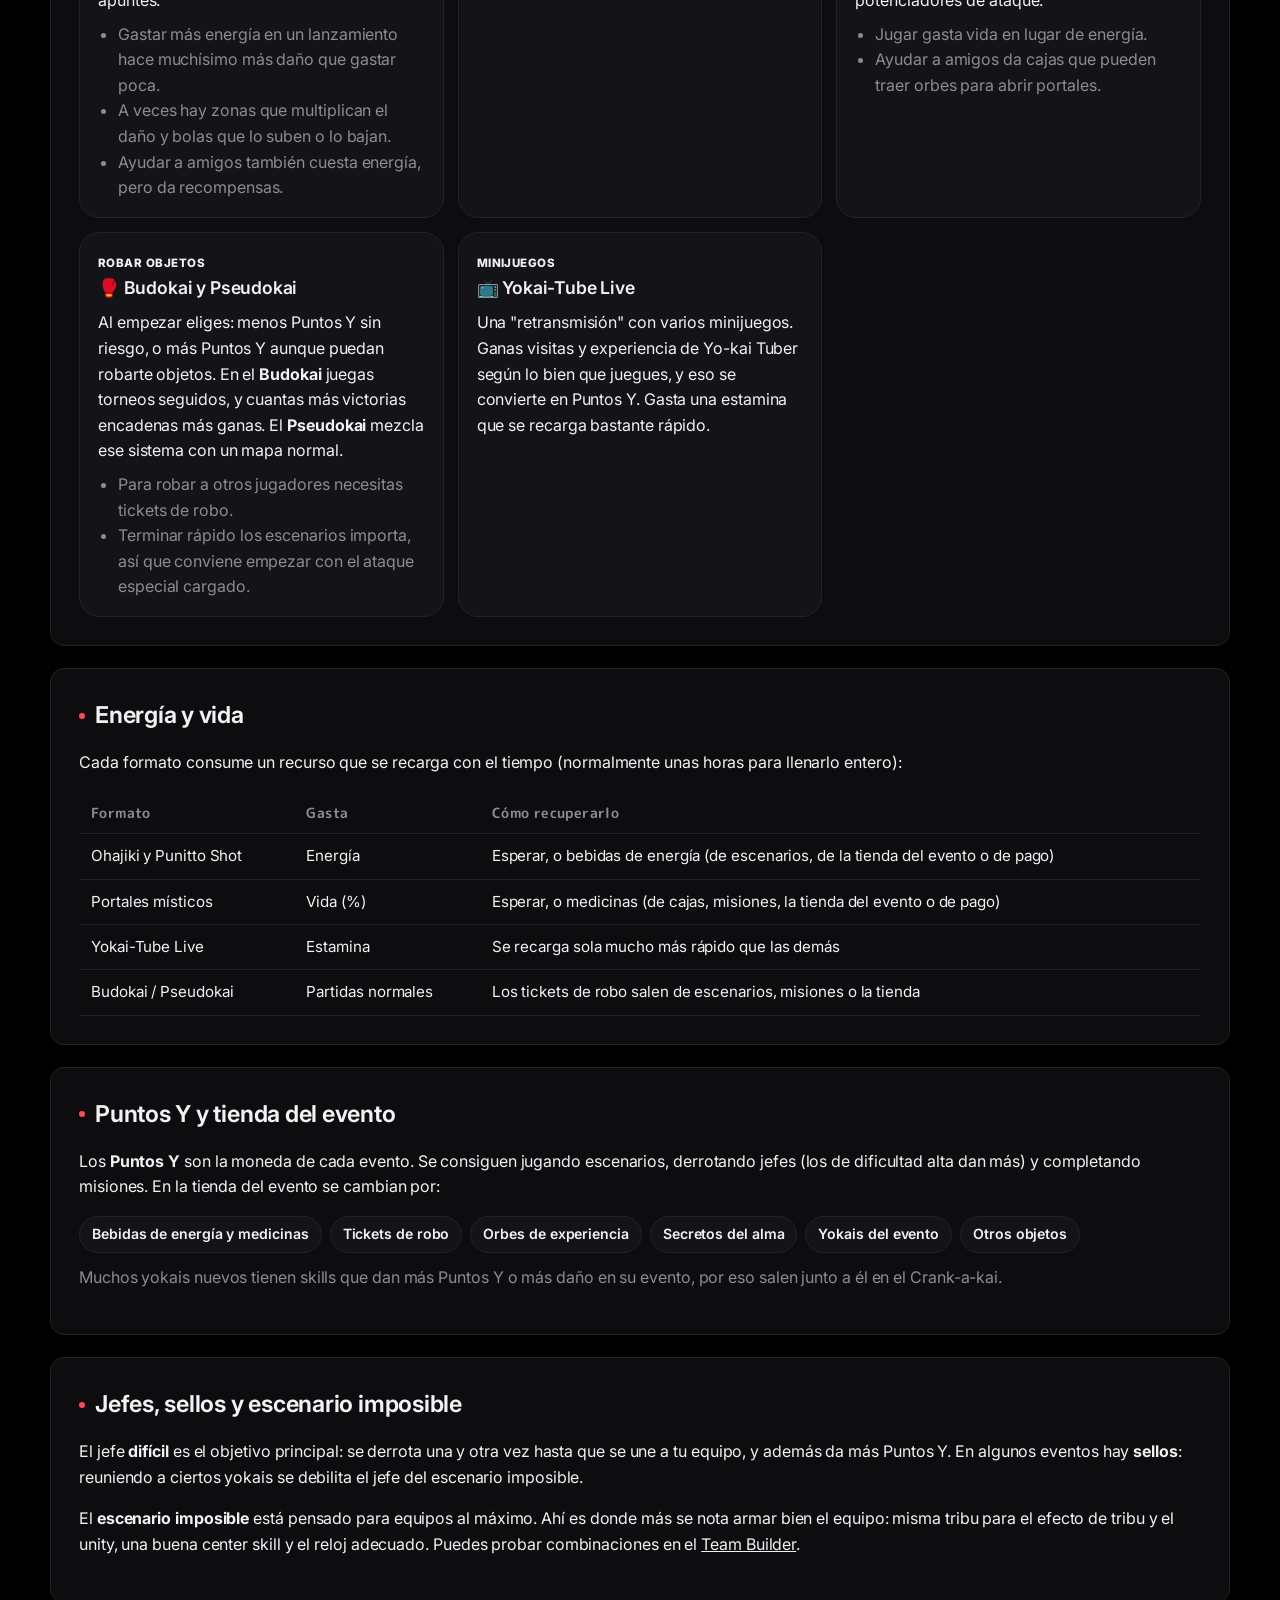
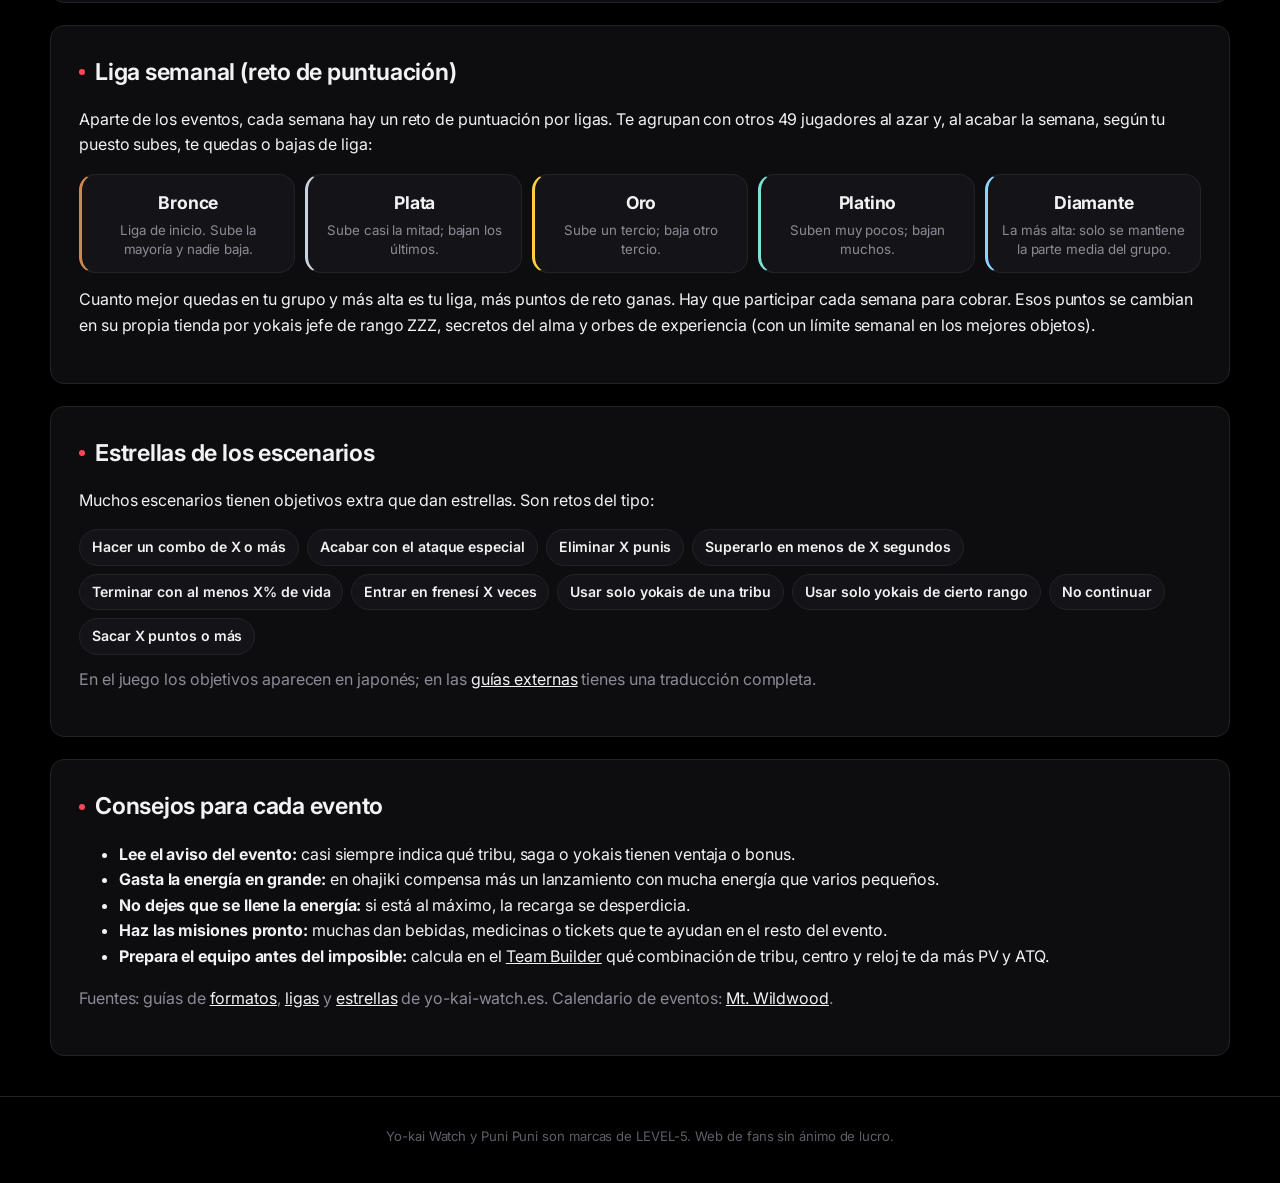
==== commit 07d4a57f: "Logo de Block Enma en la cabecera y como icono de pestaña Co-Authored-By: Claude Opus 5.5 <noreply@a" ====
--- a/eventos.html
+++ b/eventos.html
@@ -4,6 +4,7 @@
   <meta charset="UTF-8" />
   <script src="assets/i18n.js"></script>
   <meta name="viewport" content="width=device-width, initial-scale=1.0" />
+  <link rel="icon" type="image/png" href="assets/logo.png" />
   <title>Eventos · Puni Puni ES</title>
   <meta name="description" content="Cómo funcionan los eventos de Yo-kai Watch Puni Puni: formatos, energía, Puntos Y, jefes, liga semanal y estrellas." />
   <link rel="preconnect" href="https://fonts.googleapis.com" />
@@ -34,7 +35,7 @@
 </head>
 <body>
   <nav class="site-nav">
-    <a class="brand" href="index.html"><i class="brand-dot"></i>Puni Puni <span>ES</span></a>
+    <a class="brand" href="index.html"><img class="brand-logo" src="assets/logo.png" alt="" width="34" height="32" />Puni Puni <span>ES</span></a>
     <button class="nav-toggle" type="button" aria-label="Menú" data-i18n-aria="nav.menu">☰</button>
     <div class="nav-links">
       <a href="index.html" data-i18n="nav.home">Inicio</a>
--- a/assets/nav.css
+++ b/assets/nav.css
@@ -12,11 +12,7 @@
   display: flex; align-items: center; gap: 8px;
   color: #fff; text-decoration: none; font-weight: 800; font-size: 1.05rem; white-space: nowrap;
 }
-.site-nav .brand-dot {
-  width: 22px; height: 22px; border-radius: 50%;
-  background: radial-gradient(circle at 35% 35%, #ff8a9a, #e8344e);
-  box-shadow: 0 0 0 3px rgba(232,52,78,.3);
-}
+.site-nav .brand-logo { width: auto; height: 32px; flex: none; display: block; }
 .site-nav .brand span { color: #ffcf3f; }
 .site-nav .nav-links { display: flex; gap: 4px; margin-left: auto; flex-wrap: wrap; }
 .site-nav .nav-links a {
--- a/assets/minimal.css
+++ b/assets/minimal.css
@@ -36,7 +36,6 @@
   backdrop-filter: blur(10px);
 }
 .site-nav .brand { font-weight: 700 !important; }
-.site-nav .brand-dot { width: 10px !important; height: 10px !important; background: var(--accent) !important; box-shadow: none !important; }
 .site-nav .brand span { color: var(--muted) !important; font-weight: 500; }
 .site-nav .nav-links a { color: var(--muted) !important; font-weight: 500 !important; border-radius: 8px !important; }
 .site-nav .nav-links a:hover { color: var(--text) !important; background: transparent !important; }
